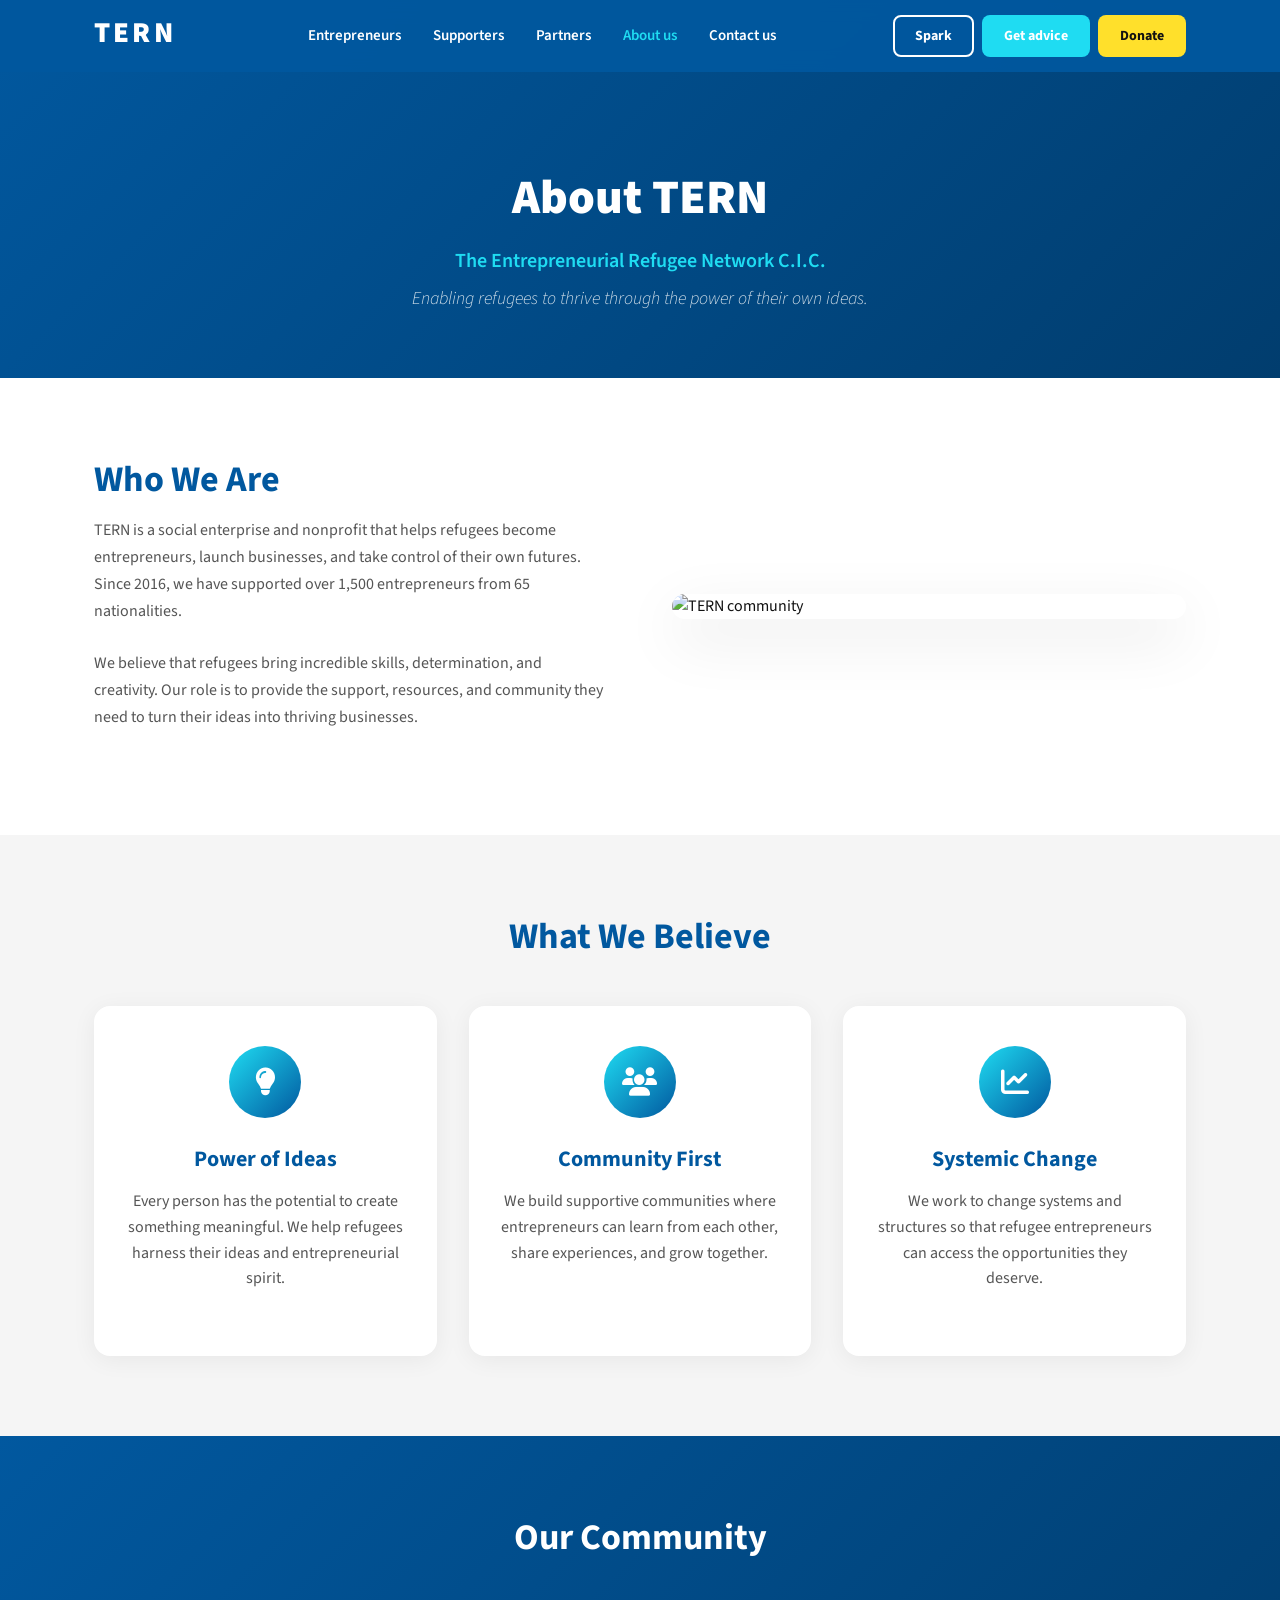
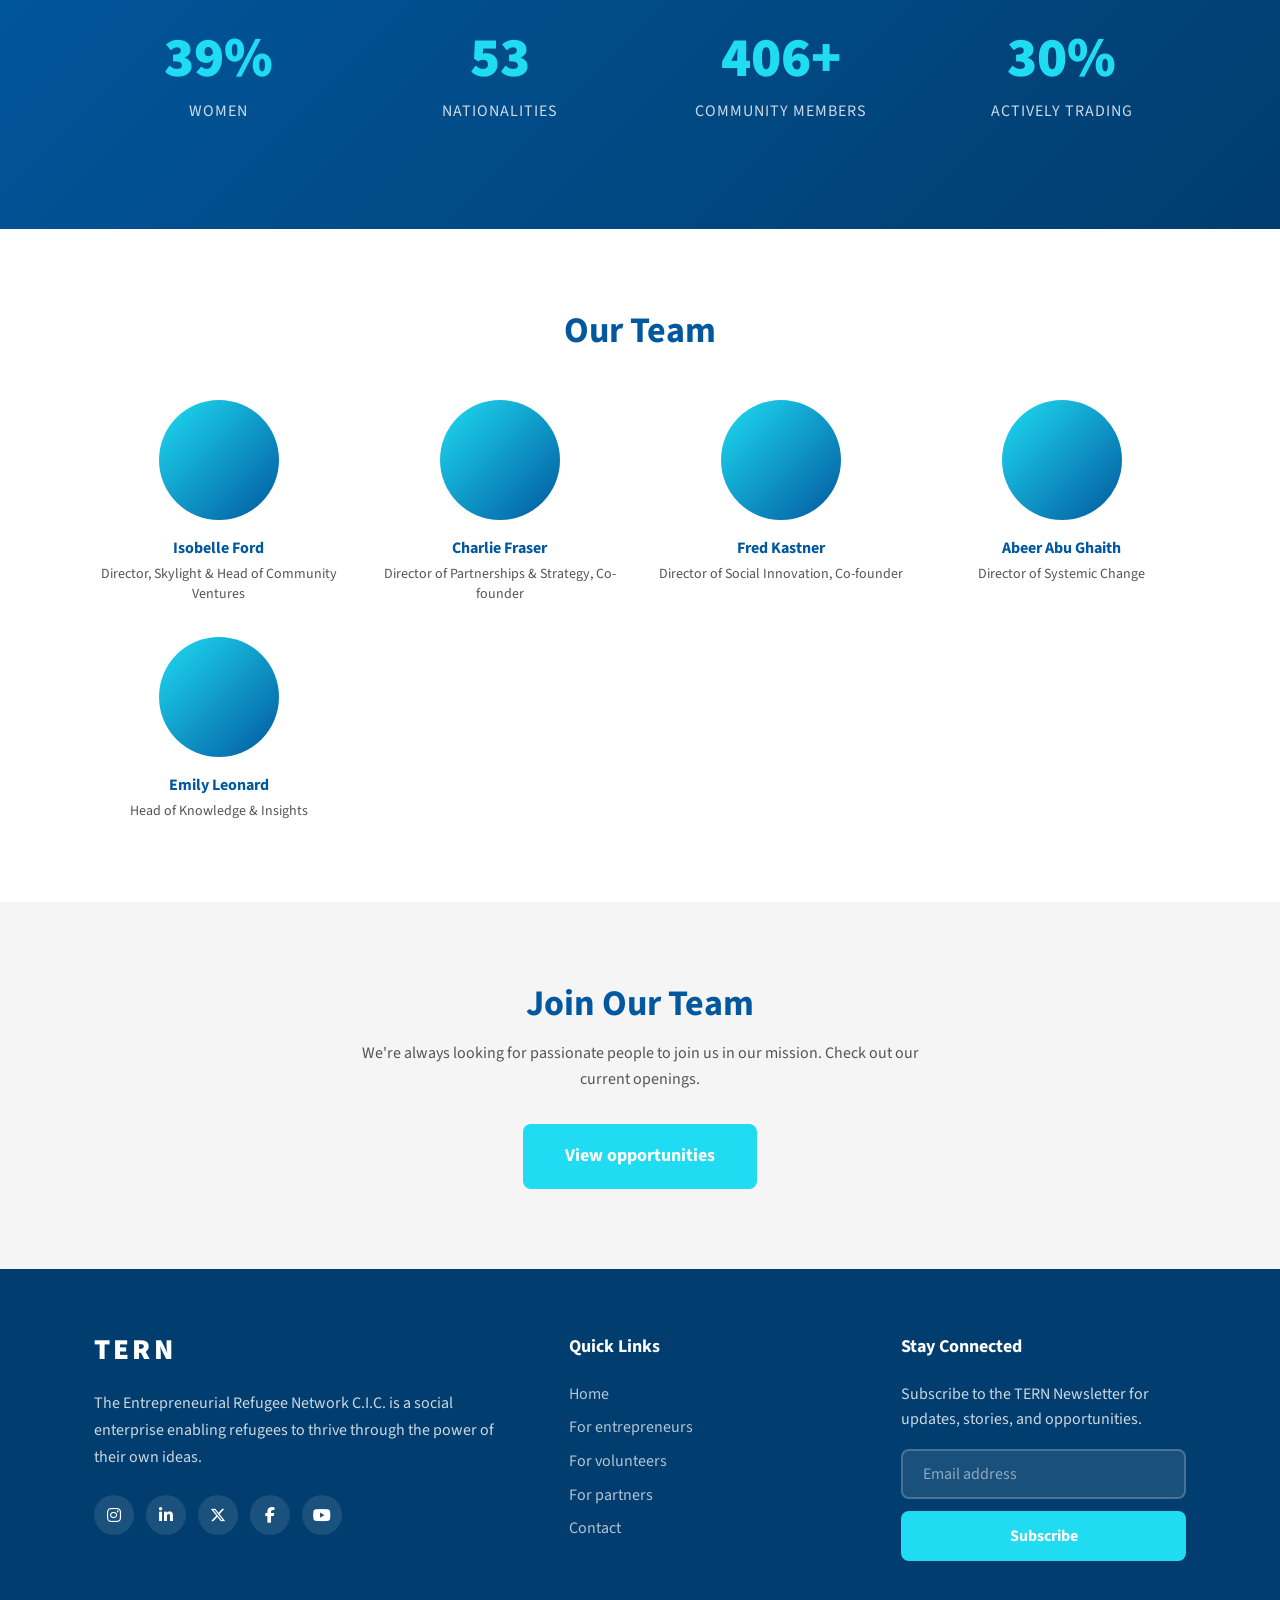
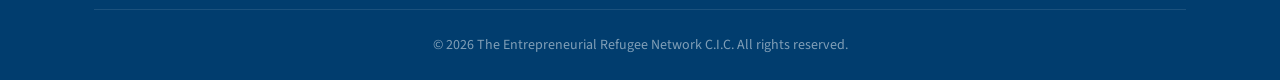
==== about.html @ b55faff7 "Initial build: TERN website clean rebuild Rebuilt wearetern.org as a fast, modern static site: - Cle" ====
<!DOCTYPE html>
<html lang="en">
<head>
  <meta charset="UTF-8">
  <meta name="viewport" content="width=device-width, initial-scale=1.0">
  <title>About Us - TERN</title>
  <meta name="description" content="Learn about The Entrepreneurial Refugee Network - enabling refugees to thrive through the power of their own ideas since 2016.">
  <link rel="preconnect" href="https://fonts.googleapis.com">
  <link rel="preconnect" href="https://fonts.gstatic.com" crossorigin>
  <link href="https://fonts.googleapis.com/css2?family=Source+Sans+3:wght@300;400;600;700;900&family=Inter:wght@400;500;600&display=swap" rel="stylesheet">
  <link rel="stylesheet" href="css/style.css">
  <link rel="stylesheet" href="https://cdnjs.cloudflare.com/ajax/libs/font-awesome/6.5.1/css/all.min.css">
</head>
<body>

  <a href="#main" class="skip-link">Skip to content</a>

  <!-- Header -->
  <header class="header scrolled" id="header">
    <div class="container header__inner">
      <a href="/" class="header__logo" aria-label="TERN Home">
        <svg viewBox="0 0 120 40" fill="currentColor" class="logo-svg">
          <text x="0" y="32" font-family="Source Sans 3, sans-serif" font-weight="900" font-size="36" letter-spacing="4">TERN</text>
        </svg>
      </a>
      <nav class="header__nav" id="mainNav" aria-label="Main navigation">
        <ul class="nav-list">
          <li><a href="index.html#entrepreneurs">Entrepreneurs</a></li>
          <li><a href="index.html#supporters">Supporters</a></li>
          <li><a href="index.html#partners">Partners</a></li>
          <li><a href="about.html" style="color: var(--accent)">About us</a></li>
          <li><a href="contact.html">Contact us</a></li>
        </ul>
      </nav>
      <div class="header__actions">
        <a href="index.html#spark" class="btn btn--small btn--outline">Spark</a>
        <a href="#" class="btn btn--small btn--accent">Get advice</a>
        <a href="#" class="btn btn--small btn--yellow">Donate</a>
      </div>
      <button class="header__burger" id="burgerBtn" aria-label="Toggle menu" aria-expanded="false">
        <span></span><span></span><span></span>
      </button>
    </div>
    <div class="mobile-menu" id="mobileMenu">
      <ul class="mobile-menu__list">
        <li><a href="index.html#entrepreneurs">Entrepreneurs</a></li>
        <li><a href="index.html#supporters">Supporters</a></li>
        <li><a href="index.html#partners">Partners</a></li>
        <li><a href="about.html">About us</a></li>
        <li><a href="contact.html">Contact us</a></li>
      </ul>
      <div class="mobile-menu__actions">
        <a href="#" class="btn btn--accent btn--block">Get advice</a>
        <a href="#" class="btn btn--yellow btn--block">Donate</a>
      </div>
    </div>
  </header>

  <main id="main">

    <!-- Page Hero -->
    <section class="page-hero">
      <div class="container">
        <h1 class="page-hero__title fade-up">About TERN</h1>
        <p class="page-hero__subtitle fade-up delay-1">The Entrepreneurial Refugee Network C.I.C.</p>
        <p class="page-hero__tagline fade-up delay-2">Enabling refugees to thrive through the power of their own ideas.</p>
      </div>
    </section>

    <!-- About Content -->
    <section class="section">
      <div class="container">
        <div class="split">
          <div class="split__content reveal">
            <h2 class="section__title">Who We Are</h2>
            <p>TERN is a social enterprise and nonprofit that helps refugees become entrepreneurs, launch businesses, and take control of their own futures. Since 2016, we have supported over 1,500 entrepreneurs from 65 nationalities.</p>
            <p>We believe that refugees bring incredible skills, determination, and creativity. Our role is to provide the support, resources, and community they need to turn their ideas into thriving businesses.</p>
          </div>
          <div class="split__media reveal">
            <img src="https://images.unsplash.com/photo-1531545514256-b1400bc00f31?w=800&q=80" alt="TERN community" loading="lazy">
          </div>
        </div>
      </div>
    </section>

    <!-- Values -->
    <section class="section values-section">
      <div class="container">
        <h2 class="section__title" style="text-align: center; margin-bottom: 3rem;">What We Believe</h2>
        <div class="card-grid">
          <article class="card reveal">
            <div class="card__icon"><i class="fas fa-lightbulb"></i></div>
            <h3 class="card__title">Power of Ideas</h3>
            <p class="card__text">Every person has the potential to create something meaningful. We help refugees harness their ideas and entrepreneurial spirit.</p>
          </article>
          <article class="card reveal">
            <div class="card__icon"><i class="fas fa-users"></i></div>
            <h3 class="card__title">Community First</h3>
            <p class="card__text">We build supportive communities where entrepreneurs can learn from each other, share experiences, and grow together.</p>
          </article>
          <article class="card reveal">
            <div class="card__icon"><i class="fas fa-chart-line"></i></div>
            <h3 class="card__title">Systemic Change</h3>
            <p class="card__text">We work to change systems and structures so that refugee entrepreneurs can access the opportunities they deserve.</p>
          </article>
        </div>
      </div>
    </section>

    <!-- Community Stats -->
    <section class="impact section">
      <div class="container">
        <h2 class="section__title section__title--light" style="text-align: center; margin-bottom: 3rem;">Our Community</h2>
        <div class="stats-grid">
          <div class="stat reveal">
            <span class="stat__number" data-target="48" data-suffix="%">0</span>
            <span class="stat__label">Women</span>
          </div>
          <div class="stat reveal">
            <span class="stat__number" data-target="65">0</span>
            <span class="stat__label">Nationalities</span>
          </div>
          <div class="stat reveal">
            <span class="stat__number" data-target="500" data-suffix="+">0</span>
            <span class="stat__label">Community members</span>
          </div>
          <div class="stat reveal">
            <span class="stat__number" data-target="37" data-suffix="%">0</span>
            <span class="stat__label">Actively trading</span>
          </div>
        </div>
      </div>
    </section>

    <!-- Team -->
    <section class="section">
      <div class="container">
        <h2 class="section__title" style="text-align: center; margin-bottom: 3rem;">Our Team</h2>
        <div class="team-grid">
          <div class="team-member reveal">
            <div class="team-member__photo"></div>
            <h4 class="team-member__name">Isobelle Ford</h4>
            <p class="team-member__role">Director, Skylight & Head of Community Ventures</p>
          </div>
          <div class="team-member reveal">
            <div class="team-member__photo"></div>
            <h4 class="team-member__name">Charlie Fraser</h4>
            <p class="team-member__role">Director of Partnerships & Strategy, Co-founder</p>
          </div>
          <div class="team-member reveal">
            <div class="team-member__photo"></div>
            <h4 class="team-member__name">Fred Kastner</h4>
            <p class="team-member__role">Director of Social Innovation, Co-founder</p>
          </div>
          <div class="team-member reveal">
            <div class="team-member__photo"></div>
            <h4 class="team-member__name">Abeer Abu Ghaith</h4>
            <p class="team-member__role">Director of Systemic Change</p>
          </div>
          <div class="team-member reveal">
            <div class="team-member__photo"></div>
            <h4 class="team-member__name">Emily Leonard</h4>
            <p class="team-member__role">Head of Knowledge & Insights</p>
          </div>
        </div>
      </div>
    </section>

    <!-- CTA -->
    <section class="section cta-section">
      <div class="container" style="text-align: center;">
        <h2 class="section__title reveal">Join Our Team</h2>
        <p class="reveal" style="max-width: 600px; margin: 0 auto 2rem; color: var(--text-light);">
          We're always looking for passionate people to join us in our mission. Check out our current openings.
        </p>
        <a href="#" class="btn btn--accent btn--large reveal">View opportunities</a>
      </div>
    </section>

  </main>

  <!-- Footer -->
  <footer class="footer">
    <div class="container">
      <div class="footer__grid">
        <div class="footer__about">
          <div class="footer__logo">
            <svg viewBox="0 0 120 40" fill="currentColor" class="logo-svg">
              <text x="0" y="32" font-family="Source Sans 3, sans-serif" font-weight="900" font-size="36" letter-spacing="4">TERN</text>
            </svg>
          </div>
          <p>The Entrepreneurial Refugee Network C.I.C. is a social enterprise enabling refugees to thrive through the power of their own ideas.</p>
          <div class="footer__social">
            <a href="https://www.instagram.com/we_are_tern/" target="_blank" rel="noopener" aria-label="Instagram"><i class="fab fa-instagram"></i></a>
            <a href="https://www.linkedin.com/company/wearetern/" target="_blank" rel="noopener" aria-label="LinkedIn"><i class="fab fa-linkedin-in"></i></a>
            <a href="https://twitter.com/TERNrefugee" target="_blank" rel="noopener" aria-label="Twitter"><i class="fab fa-x-twitter"></i></a>
            <a href="https://www.facebook.com/refugeeentrepreneurship/" target="_blank" rel="noopener" aria-label="Facebook"><i class="fab fa-facebook-f"></i></a>
            <a href="https://www.youtube.com/channel/UCGvGBwl0jSw39LJ_MK8fssQ" target="_blank" rel="noopener" aria-label="YouTube"><i class="fab fa-youtube"></i></a>
          </div>
        </div>
        <div class="footer__links">
          <h4>Quick Links</h4>
          <ul>
            <li><a href="index.html">Home</a></li>
            <li><a href="index.html#entrepreneurs">For entrepreneurs</a></li>
            <li><a href="index.html#supporters">For volunteers</a></li>
            <li><a href="index.html#partners">For partners</a></li>
            <li><a href="contact.html">Contact</a></li>
          </ul>
        </div>
        <div class="footer__newsletter">
          <h4>Stay Connected</h4>
          <p>Subscribe to the TERN Newsletter for updates, stories, and opportunities.</p>
          <form class="footer__form" aria-label="Footer newsletter signup">
            <input type="email" placeholder="Email address" required aria-label="Email address">
            <button type="submit" class="btn btn--accent btn--block">Subscribe</button>
          </form>
        </div>
      </div>
      <div class="footer__bottom">
        <p>&copy; 2026 The Entrepreneurial Refugee Network C.I.C. All rights reserved.</p>
      </div>
    </div>
  </footer>

  <script src="js/main.js"></script>
</body>
</html>
---- css/style.css ----
/* ===========================
   TERN Website - Clean Rebuild
   =========================== */

/* --- CSS Variables --- */
:root {
  --primary: #01589F;
  --primary-dark: #013d6e;
  --secondary: #FFE02B;
  --accent: #1FDCF2;
  --accent-hover: #17c5d9;
  --text: #111111;
  --text-light: #555555;
  --white: #FFFFFF;
  --light-bg: #F5F5F5;
  --divider: #E1E1E1;
  --dark-overlay: rgba(2, 28, 53, 0.7);
  --purple: #7F61FF;

  --font-primary: 'Source Sans 3', 'Source Sans Pro', sans-serif;
  --font-secondary: 'Inter', sans-serif;

  --container: 1140px;
  --gap: 2rem;
  --radius: 8px;
  --radius-lg: 16px;
  --transition: 0.3s ease;
  --transition-slow: 0.6s cubic-bezier(0.16, 1, 0.3, 1);
}

/* --- Reset --- */
*, *::before, *::after {
  box-sizing: border-box;
  margin: 0;
  padding: 0;
}

html {
  scroll-behavior: smooth;
  -webkit-text-size-adjust: 100%;
}

body {
  font-family: var(--font-primary);
  font-size: 16px;
  font-weight: 400;
  line-height: 1.6;
  color: var(--text);
  background: var(--white);
  overflow-x: hidden;
}

img {
  max-width: 100%;
  height: auto;
  display: block;
}

a {
  color: var(--primary);
  text-decoration: none;
  transition: color var(--transition);
}

a:hover {
  color: var(--accent);
}

ul {
  list-style: none;
}

/* --- Skip link --- */
.skip-link {
  position: absolute;
  top: -100%;
  left: 1rem;
  padding: 0.5rem 1rem;
  background: var(--primary);
  color: var(--white);
  border-radius: var(--radius);
  z-index: 10000;
  transition: top var(--transition);
}

.skip-link:focus {
  top: 1rem;
  color: var(--white);
}

/* --- Container --- */
.container {
  max-width: var(--container);
  margin: 0 auto;
  padding: 0 1.5rem;
}

/* --- Buttons --- */
.btn {
  display: inline-flex;
  align-items: center;
  justify-content: center;
  gap: 0.5rem;
  padding: 0.75rem 1.75rem;
  font-family: var(--font-primary);
  font-size: 1rem;
  font-weight: 700;
  border: 2px solid transparent;
  border-radius: var(--radius);
  cursor: pointer;
  transition: all var(--transition);
  text-decoration: none;
  white-space: nowrap;
}

.btn--accent {
  background: var(--accent);
  color: var(--white);
}

.btn--accent:hover {
  background: var(--secondary);
  color: var(--text);
}

.btn--yellow {
  background: var(--secondary);
  color: var(--text);
}

.btn--yellow:hover {
  background: var(--accent);
  color: var(--white);
}

.btn--outline {
  background: transparent;
  border-color: var(--white);
  color: var(--white);
}

.btn--outline:hover {
  background: var(--white);
  color: var(--primary);
}

.btn--small {
  padding: 0.5rem 1.25rem;
  font-size: 0.875rem;
}

.btn--large {
  padding: 1rem 2.5rem;
  font-size: 1.125rem;
}

.btn--block {
  width: 100%;
}

/* --- Section --- */
.section {
  padding: 5rem 0;
}

.section--compact {
  padding: 3rem 0;
}

.section__title {
  font-size: 2.25rem;
  font-weight: 700;
  color: var(--primary);
  margin-bottom: 1rem;
  line-height: 1.2;
}

.section__title--light {
  color: var(--white);
}

.section__subtitle {
  font-size: 1rem;
  font-weight: 600;
  text-transform: uppercase;
  letter-spacing: 2px;
  color: var(--text-light);
  text-align: center;
  margin-bottom: 1.5rem;
}

/* ============================
   HEADER
   ============================ */
.header {
  position: fixed;
  top: 0;
  left: 0;
  right: 0;
  z-index: 1000;
  background: rgba(1, 88, 159, 0.95);
  backdrop-filter: blur(10px);
  -webkit-backdrop-filter: blur(10px);
  transition: background var(--transition), box-shadow var(--transition);
}

.header.scrolled {
  background: rgba(1, 88, 159, 0.98);
  box-shadow: 0 2px 20px rgba(0, 0, 0, 0.15);
}

.header__inner {
  display: flex;
  align-items: center;
  justify-content: space-between;
  height: 72px;
  gap: 2rem;
}

.header__logo {
  color: var(--white);
  flex-shrink: 0;
}

.logo-svg {
  height: 32px;
  width: auto;
}

.header__nav {
  flex: 1;
}

.nav-list {
  display: flex;
  gap: 2rem;
  justify-content: center;
}

.nav-list a {
  color: var(--white);
  font-weight: 600;
  font-size: 0.9375rem;
  position: relative;
  padding: 0.25rem 0;
}

.nav-list a::after {
  content: '';
  position: absolute;
  bottom: -2px;
  left: 0;
  width: 0;
  height: 2px;
  background: var(--accent);
  transition: width var(--transition);
}

.nav-list a:hover {
  color: var(--accent);
}

.nav-list a:hover::after {
  width: 100%;
}

.header__actions {
  display: flex;
  gap: 0.5rem;
  flex-shrink: 0;
}

.header__burger {
  display: none;
  flex-direction: column;
  justify-content: center;
  gap: 5px;
  width: 32px;
  height: 32px;
  background: none;
  border: none;
  cursor: pointer;
  padding: 0;
}

.header__burger span {
  display: block;
  width: 100%;
  height: 2px;
  background: var(--white);
  border-radius: 2px;
  transition: all var(--transition);
}

.header__burger.active span:nth-child(1) {
  transform: translateY(7px) rotate(45deg);
}

.header__burger.active span:nth-child(2) {
  opacity: 0;
}

.header__burger.active span:nth-child(3) {
  transform: translateY(-7px) rotate(-45deg);
}

/* Mobile Menu */
.mobile-menu {
  display: none;
  position: absolute;
  top: 72px;
  left: 0;
  right: 0;
  background: var(--primary);
  padding: 1.5rem;
  border-top: 1px solid rgba(255, 255, 255, 0.1);
  max-height: calc(100vh - 72px);
  overflow-y: auto;
}

.mobile-menu.open {
  display: block;
  animation: slideDown 0.3s ease;
}

@keyframes slideDown {
  from { opacity: 0; transform: translateY(-10px); }
  to { opacity: 1; transform: translateY(0); }
}

.mobile-menu__list {
  margin-bottom: 1.5rem;
}

.mobile-menu__list li {
  border-bottom: 1px solid rgba(255, 255, 255, 0.1);
}

.mobile-menu__list a {
  display: block;
  padding: 0.75rem 0;
  color: var(--white);
  font-weight: 600;
  font-size: 1.125rem;
}

.mobile-menu__actions {
  display: flex;
  flex-direction: column;
  gap: 0.75rem;
}

/* ============================
   HERO
   ============================ */
.hero {
  position: relative;
  min-height: 100vh;
  display: flex;
  align-items: center;
  overflow: hidden;
}

.hero__slides {
  position: absolute;
  inset: 0;
}

.hero__slide {
  position: absolute;
  inset: 0;
  opacity: 0;
  transition: opacity 1.5s ease;
}

.hero__slide.active {
  opacity: 1;
}

.hero__bg {
  width: 100%;
  height: 100%;
  background-size: cover;
  background-position: center;
  animation: heroZoom 20s ease-in-out infinite alternate;
}

@keyframes heroZoom {
  from { transform: scale(1); }
  to { transform: scale(1.08); }
}

.hero__overlay {
  position: absolute;
  inset: 0;
  background: linear-gradient(135deg, rgba(1, 61, 110, 0.85) 0%, rgba(2, 28, 53, 0.7) 100%);
  z-index: 1;
}

.hero__content {
  position: relative;
  z-index: 2;
  max-width: 700px;
  padding-top: 72px;
}

.hero__title {
  font-size: 3.25rem;
  font-weight: 900;
  color: var(--white);
  line-height: 1.15;
  margin-bottom: 1.25rem;
}

.hero__text {
  font-size: 1.125rem;
  font-weight: 300;
  color: rgba(255, 255, 255, 0.9);
  line-height: 1.7;
  margin-bottom: 2rem;
}

.hero__social {
  position: absolute;
  right: 2rem;
  top: 50%;
  transform: translateY(-50%);
  z-index: 2;
  display: flex;
  flex-direction: column;
  gap: 1rem;
}

.hero__social a {
  display: flex;
  align-items: center;
  justify-content: center;
  width: 44px;
  height: 44px;
  border-radius: 50%;
  border: 2px solid rgba(255, 255, 255, 0.3);
  color: var(--white);
  font-size: 1.125rem;
  transition: all var(--transition);
}

.hero__social a:hover {
  background: var(--accent);
  border-color: var(--accent);
  color: var(--white);
  transform: scale(1.1);
}

.hero__indicators {
  position: absolute;
  bottom: 2rem;
  left: 50%;
  transform: translateX(-50%);
  z-index: 2;
  display: flex;
  gap: 0.75rem;
}

.hero__dot {
  width: 12px;
  height: 12px;
  border-radius: 50%;
  border: 2px solid rgba(255, 255, 255, 0.5);
  background: transparent;
  cursor: pointer;
  transition: all var(--transition);
  padding: 0;
}

.hero__dot.active {
  background: var(--accent);
  border-color: var(--accent);
  transform: scale(1.2);
}

/* ============================
   CARDS (Get Involved)
   ============================ */
.involved {
  background: var(--light-bg);
}

.involved .section__title {
  text-align: center;
  margin-bottom: 3rem;
}

.card-grid {
  display: grid;
  grid-template-columns: repeat(3, 1fr);
  gap: 2rem;
}

.card {
  background: var(--white);
  border-radius: var(--radius-lg);
  padding: 2.5rem 2rem;
  text-align: center;
  box-shadow: 0 4px 24px rgba(0, 0, 0, 0.06);
  transition: all var(--transition);
  position: relative;
  overflow: hidden;
}

.card::before {
  content: '';
  position: absolute;
  top: 0;
  left: 0;
  right: 0;
  height: 4px;
  background: linear-gradient(90deg, var(--accent), var(--primary));
  transform: scaleX(0);
  transition: transform var(--transition);
}

.card:hover {
  transform: translateY(-6px);
  box-shadow: 0 12px 40px rgba(0, 0, 0, 0.1);
}

.card:hover::before {
  transform: scaleX(1);
}

.card__icon {
  display: inline-flex;
  align-items: center;
  justify-content: center;
  width: 72px;
  height: 72px;
  border-radius: 50%;
  background: linear-gradient(135deg, var(--accent), var(--primary));
  color: var(--white);
  font-size: 1.75rem;
  margin-bottom: 1.5rem;
}

.card__title {
  font-size: 1.375rem;
  font-weight: 700;
  color: var(--primary);
  margin-bottom: 0.75rem;
}

.card__text {
  color: var(--text-light);
  margin-bottom: 1.5rem;
  line-height: 1.6;
}

.card__link {
  font-weight: 700;
  color: var(--accent);
  display: inline-flex;
  align-items: center;
  gap: 0.5rem;
  transition: gap var(--transition);
}

.card__link:hover {
  gap: 0.75rem;
  color: var(--primary);
}

/* ============================
   IMPACT STATS
   ============================ */
.impact {
  background: linear-gradient(135deg, var(--primary) 0%, var(--primary-dark) 100%);
  text-align: center;
}

.impact .section__title {
  margin-bottom: 3rem;
}

.stats-grid {
  display: grid;
  grid-template-columns: repeat(4, 1fr);
  gap: 2rem;
}

.stat {
  padding: 1.5rem;
}

.stat__number {
  display: block;
  font-size: 3.5rem;
  font-weight: 900;
  color: var(--accent);
  line-height: 1;
  margin-bottom: 0.75rem;
}

.stat__label {
  font-size: 1rem;
  font-weight: 400;
  color: rgba(255, 255, 255, 0.8);
  text-transform: uppercase;
  letter-spacing: 1px;
}

/* ============================
   NEWS MARQUEE
   ============================ */
.news-marquee {
  overflow: hidden;
  background: var(--white);
}

.marquee {
  position: relative;
  overflow: hidden;
  padding: 1rem 0;
}

.marquee__track {
  display: flex;
  gap: 4rem;
  animation: marquee 30s linear infinite;
  width: max-content;
}

.marquee__item {
  font-size: 1.5rem;
  font-weight: 700;
  color: var(--divider);
  white-space: nowrap;
  text-transform: uppercase;
  letter-spacing: 3px;
  transition: color var(--transition);
}

.marquee__item:hover {
  color: var(--primary);
}

@keyframes marquee {
  0% { transform: translateX(0); }
  100% { transform: translateX(-50%); }
}

/* ============================
   SPLIT LAYOUT (Entrepreneurs, Spark)
   ============================ */
.split {
  display: grid;
  grid-template-columns: 1fr 1fr;
  gap: 4rem;
  align-items: center;
}

.split--reverse {
  direction: rtl;
}

.split--reverse > * {
  direction: ltr;
}

.split__media img {
  border-radius: var(--radius-lg);
  box-shadow: 0 20px 60px rgba(0, 0, 0, 0.1);
}

.split__content p {
  color: var(--text-light);
  margin-bottom: 1.5rem;
  line-height: 1.7;
}

.check-list {
  margin-bottom: 2rem;
}

.check-list li {
  padding: 0.5rem 0;
  padding-left: 2rem;
  position: relative;
  color: var(--text);
}

.check-list li::before {
  content: '\f058';
  font-family: 'Font Awesome 6 Free';
  font-weight: 900;
  position: absolute;
  left: 0;
  color: var(--accent);
}

.badge {
  display: inline-block;
  padding: 0.25rem 0.75rem;
  background: rgba(31, 220, 242, 0.1);
  color: var(--accent);
  font-weight: 700;
  font-size: 0.875rem;
  text-transform: uppercase;
  letter-spacing: 1px;
  border-radius: 4px;
  margin-bottom: 0.75rem;
}

/* ============================
   NEWSLETTER
   ============================ */
.newsletter {
  background: var(--light-bg);
}

.newsletter__inner {
  display: flex;
  align-items: center;
  justify-content: space-between;
  gap: 3rem;
  background: var(--white);
  border-radius: var(--radius-lg);
  padding: 3rem;
  box-shadow: 0 4px 24px rgba(0, 0, 0, 0.06);
}

.newsletter__content h2 {
  font-size: 1.5rem;
  color: var(--primary);
  margin-bottom: 0.5rem;
}

.newsletter__content p {
  color: var(--text-light);
}

.newsletter__form {
  display: flex;
  gap: 0.75rem;
  flex-shrink: 0;
}

.newsletter__form input,
.footer__form input {
  padding: 0.75rem 1.25rem;
  border: 2px solid var(--divider);
  border-radius: var(--radius);
  font-family: var(--font-primary);
  font-size: 1rem;
  width: 280px;
  transition: border-color var(--transition);
}

.newsletter__form input:focus,
.footer__form input:focus {
  outline: none;
  border-color: var(--accent);
}

/* ============================
   FOOTER
   ============================ */
.footer {
  background: var(--primary-dark);
  color: rgba(255, 255, 255, 0.8);
  padding: 4rem 0 0;
}

.footer__grid {
  display: grid;
  grid-template-columns: 1.5fr 1fr 1fr;
  gap: 3rem;
  padding-bottom: 3rem;
  border-bottom: 1px solid rgba(255, 255, 255, 0.1);
}

.footer__logo {
  color: var(--white);
  margin-bottom: 1rem;
}

.footer__about p {
  margin-bottom: 1.5rem;
  line-height: 1.7;
}

.footer__social {
  display: flex;
  gap: 0.75rem;
}

.footer__social a {
  display: flex;
  align-items: center;
  justify-content: center;
  width: 40px;
  height: 40px;
  border-radius: 50%;
  background: rgba(255, 255, 255, 0.1);
  color: var(--white);
  transition: all var(--transition);
}

.footer__social a:hover {
  background: var(--accent);
  transform: translateY(-2px);
  color: var(--white);
}

.footer__links h4,
.footer__newsletter h4 {
  color: var(--white);
  font-size: 1.125rem;
  margin-bottom: 1.25rem;
}

.footer__links ul {
  display: flex;
  flex-direction: column;
  gap: 0.5rem;
}

.footer__links a {
  color: rgba(255, 255, 255, 0.7);
  transition: color var(--transition);
}

.footer__links a:hover {
  color: var(--accent);
}

.footer__newsletter p {
  margin-bottom: 1rem;
  line-height: 1.6;
}

.footer__form {
  display: flex;
  flex-direction: column;
  gap: 0.75rem;
}

.footer__form input {
  background: rgba(255, 255, 255, 0.1);
  border-color: rgba(255, 255, 255, 0.2);
  color: var(--white);
  width: 100%;
}

.footer__form input::placeholder {
  color: rgba(255, 255, 255, 0.5);
}

.footer__bottom {
  padding: 1.5rem 0;
  text-align: center;
  font-size: 0.875rem;
  color: rgba(255, 255, 255, 0.5);
}

/* ============================
   ANIMATIONS (Scroll Reveal)
   ============================ */
.reveal {
  opacity: 0;
  transform: translateY(30px);
  transition: opacity 0.8s ease, transform 0.8s ease;
}

.reveal.visible {
  opacity: 1;
  transform: translateY(0);
}

.fade-up {
  opacity: 0;
  transform: translateY(20px);
  animation: fadeUp 0.8s ease forwards;
}

.delay-1 { animation-delay: 0.2s; }
.delay-2 { animation-delay: 0.4s; }

@keyframes fadeUp {
  to {
    opacity: 1;
    transform: translateY(0);
  }
}

/* ============================
   RESPONSIVE
   ============================ */
@media (max-width: 1024px) {
  .header__nav,
  .header__actions {
    display: none;
  }

  .header__burger {
    display: flex;
  }

  .hero__title {
    font-size: 2.5rem;
  }

  .hero__social {
    display: none;
  }

  .card-grid {
    grid-template-columns: repeat(2, 1fr);
  }

  .stats-grid {
    grid-template-columns: repeat(2, 1fr);
    gap: 1.5rem;
  }

  .split {
    grid-template-columns: 1fr;
    gap: 2.5rem;
  }

  .split--reverse {
    direction: ltr;
  }

  .newsletter__inner {
    flex-direction: column;
    text-align: center;
  }

  .newsletter__form {
    flex-direction: column;
    width: 100%;
  }

  .newsletter__form input {
    width: 100%;
  }

  .footer__grid {
    grid-template-columns: 1fr;
    gap: 2rem;
  }
}

/* ============================
   PAGE HERO (About, Contact)
   ============================ */
.page-hero {
  padding: 10rem 0 4rem;
  background: linear-gradient(135deg, var(--primary) 0%, var(--primary-dark) 100%);
  text-align: center;
}

.page-hero__title {
  font-size: 3rem;
  font-weight: 900;
  color: var(--white);
  margin-bottom: 0.5rem;
}

.page-hero__subtitle {
  font-size: 1.25rem;
  color: var(--accent);
  font-weight: 600;
  margin-bottom: 0.5rem;
}

.page-hero__tagline {
  font-size: 1.125rem;
  color: rgba(255, 255, 255, 0.8);
  font-weight: 300;
  font-style: italic;
}

/* ============================
   VALUES SECTION
   ============================ */
.values-section {
  background: var(--light-bg);
}

/* ============================
   TEAM GRID
   ============================ */
.team-grid {
  display: grid;
  grid-template-columns: repeat(auto-fill, minmax(200px, 1fr));
  gap: 2rem;
  text-align: center;
}

.team-member__photo {
  width: 120px;
  height: 120px;
  border-radius: 50%;
  background: linear-gradient(135deg, var(--accent), var(--primary));
  margin: 0 auto 1rem;
  display: flex;
  align-items: center;
  justify-content: center;
}

.team-member__name {
  font-size: 1rem;
  font-weight: 700;
  color: var(--primary);
  margin-bottom: 0.25rem;
}

.team-member__role {
  font-size: 0.875rem;
  color: var(--text-light);
  line-height: 1.4;
}

/* ============================
   CTA SECTION
   ============================ */
.cta-section {
  background: var(--light-bg);
}

/* ============================
   CONTACT PAGE
   ============================ */
.contact-grid {
  display: grid;
  grid-template-columns: 1.2fr 1fr;
  gap: 3rem;
  align-items: start;
}

.form-group {
  margin-bottom: 1.25rem;
}

.form-group label {
  display: block;
  font-weight: 600;
  font-size: 0.9375rem;
  color: var(--text);
  margin-bottom: 0.5rem;
}

.form-group input,
.form-group textarea {
  width: 100%;
  padding: 0.75rem 1rem;
  border: 2px solid var(--divider);
  border-radius: var(--radius);
  font-family: var(--font-primary);
  font-size: 1rem;
  transition: border-color var(--transition);
  resize: vertical;
}

.form-group input:focus,
.form-group textarea:focus {
  outline: none;
  border-color: var(--accent);
}

.contact-info__card {
  background: var(--light-bg);
  border-radius: var(--radius-lg);
  padding: 2rem;
  margin-bottom: 1.5rem;
}

.contact-info__item {
  display: flex;
  gap: 1rem;
  align-items: flex-start;
  padding: 1rem 0;
}

.contact-info__item + .contact-info__item {
  border-top: 1px solid var(--divider);
}

.contact-info__icon {
  width: 44px;
  height: 44px;
  border-radius: 50%;
  background: linear-gradient(135deg, var(--accent), var(--primary));
  color: var(--white);
  display: flex;
  align-items: center;
  justify-content: center;
  flex-shrink: 0;
  font-size: 1rem;
}

.contact-info__item h4 {
  font-size: 1rem;
  color: var(--primary);
  margin-bottom: 0.25rem;
}

.contact-info__item p {
  color: var(--text-light);
  line-height: 1.5;
}

.contact-info__item a {
  color: var(--primary);
}

.contact-map {
  border-radius: var(--radius-lg);
  overflow: hidden;
}

@media (max-width: 1024px) {
  .contact-grid {
    grid-template-columns: 1fr;
  }
}

@media (max-width: 767px) {
  .section {
    padding: 3.5rem 0;
  }

  .section__title {
    font-size: 1.75rem;
  }

  .hero__title {
    font-size: 2rem;
  }

  .hero__text {
    font-size: 1rem;
  }

  .card-grid {
    grid-template-columns: 1fr;
  }

  .stats-grid {
    grid-template-columns: 1fr 1fr;
  }

  .stat__number {
    font-size: 2.5rem;
  }

  .newsletter__inner {
    padding: 2rem 1.5rem;
  }
}
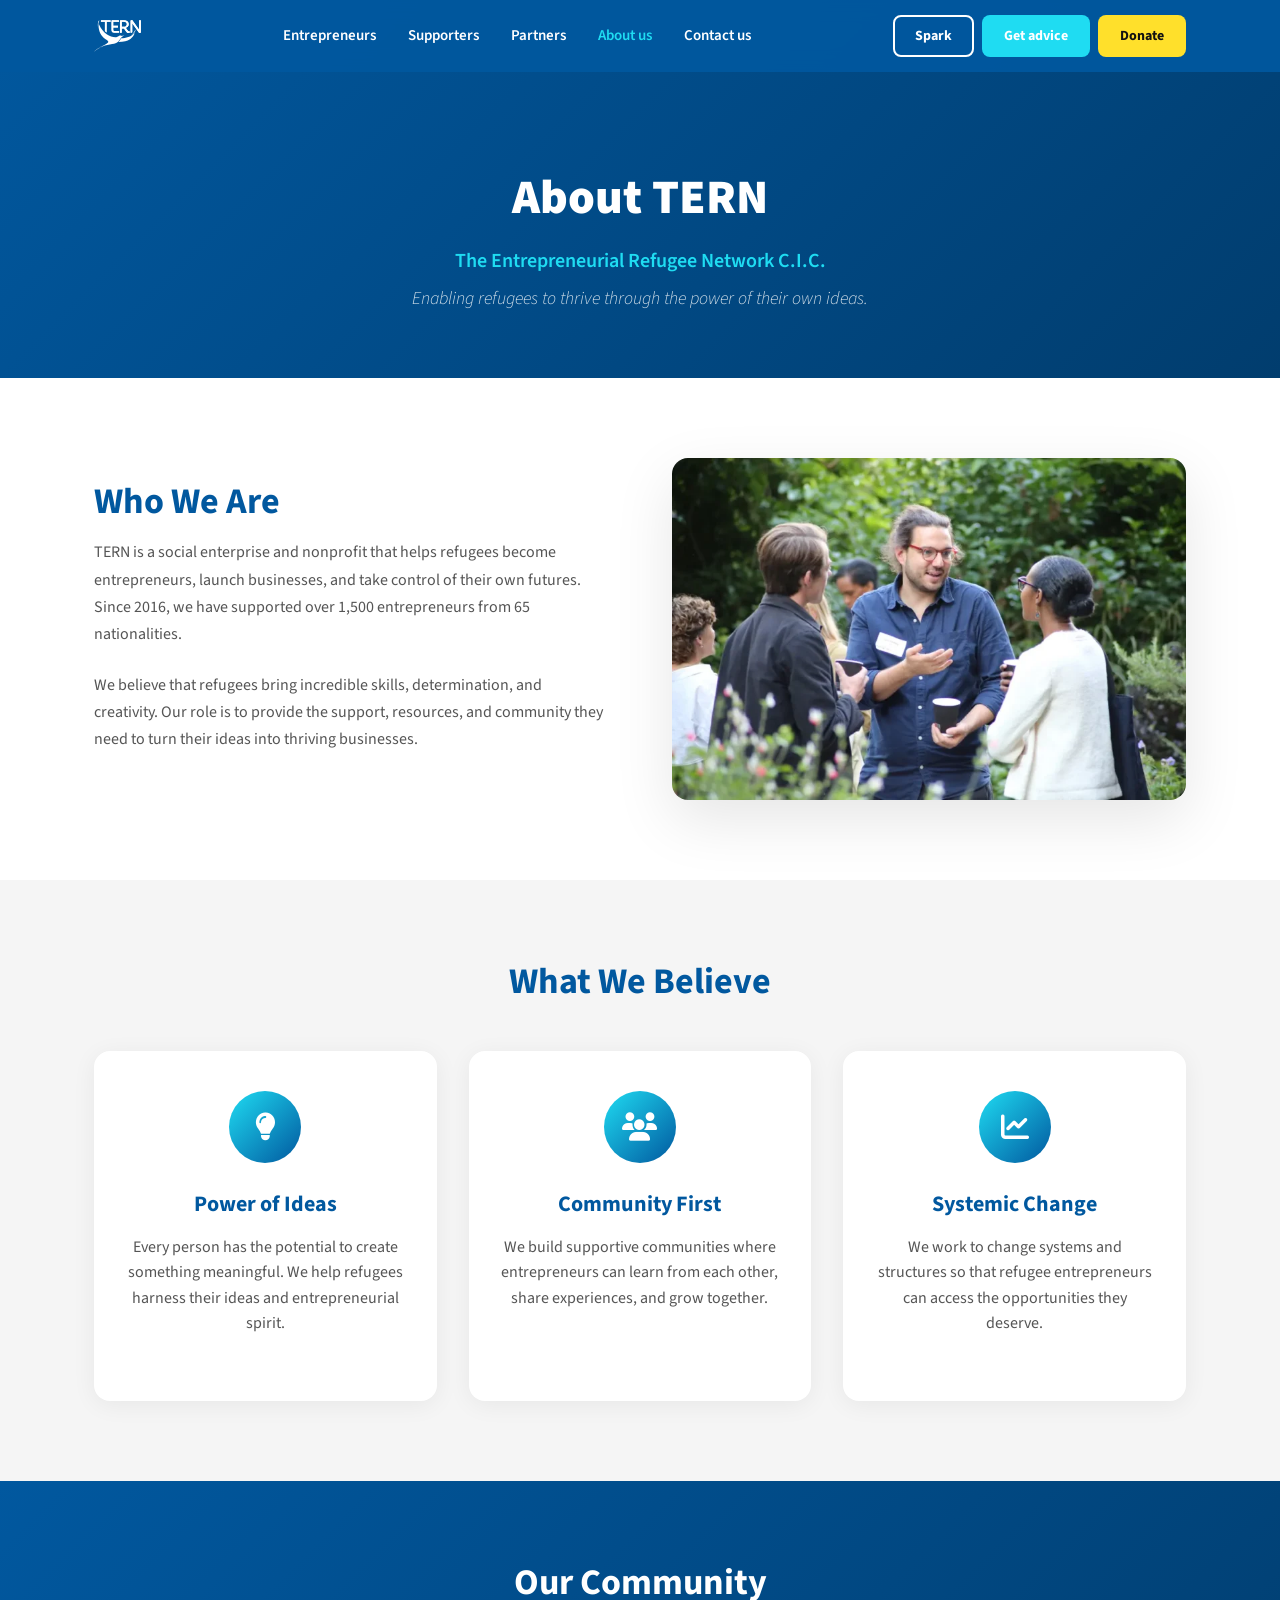
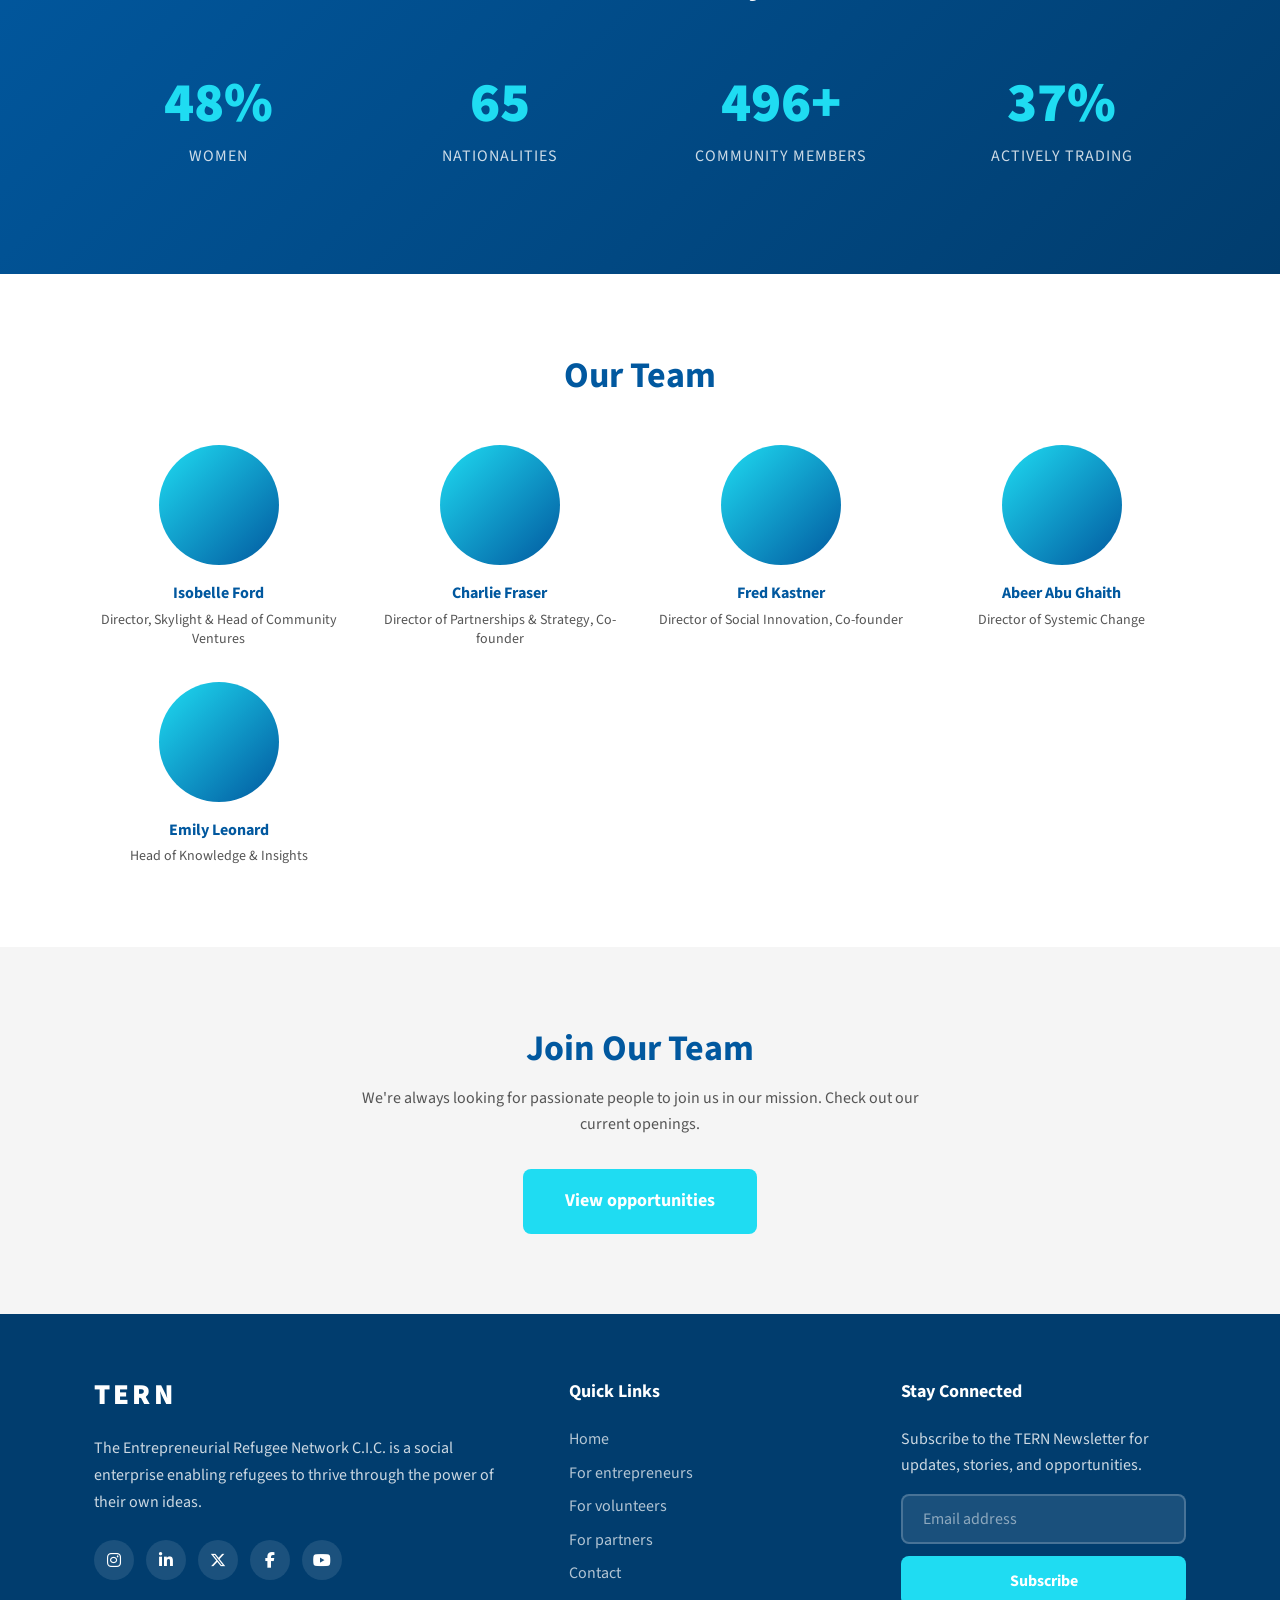
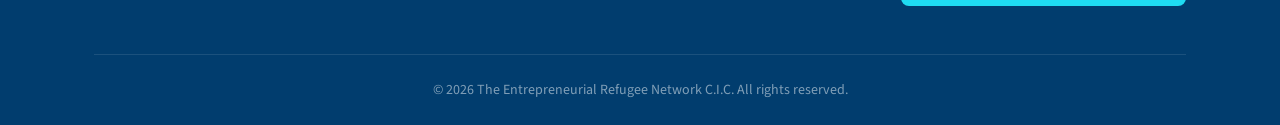
==== commit f52602e6: "Replace placeholders with original TERN images and logo - Downloaded all original images from wearet" ====
--- a/about.html
+++ b/about.html
@@ -8,6 +8,8 @@
   <link rel="preconnect" href="https://fonts.googleapis.com">
   <link rel="preconnect" href="https://fonts.gstatic.com" crossorigin>
   <link href="https://fonts.googleapis.com/css2?family=Source+Sans+3:wght@300;400;600;700;900&family=Inter:wght@400;500;600&display=swap" rel="stylesheet">
+  <link rel="icon" type="image/png" sizes="32x32" href="images/favicon-32.png">
+  <link rel="apple-touch-icon" sizes="180x180" href="images/favicon-180.png">
   <link rel="stylesheet" href="css/style.css">
   <link rel="stylesheet" href="https://cdnjs.cloudflare.com/ajax/libs/font-awesome/6.5.1/css/all.min.css">
 </head>
@@ -19,9 +21,7 @@
   <header class="header scrolled" id="header">
     <div class="container header__inner">
       <a href="/" class="header__logo" aria-label="TERN Home">
-        <svg viewBox="0 0 120 40" fill="currentColor" class="logo-svg">
-          <text x="0" y="32" font-family="Source Sans 3, sans-serif" font-weight="900" font-size="36" letter-spacing="4">TERN</text>
-        </svg>
+        <img src="images/logo-white.svg" alt="TERN" class="logo-svg">
       </a>
       <nav class="header__nav" id="mainNav" aria-label="Main navigation">
         <ul class="nav-list">
@@ -77,7 +77,7 @@
             <p>We believe that refugees bring incredible skills, determination, and creativity. Our role is to provide the support, resources, and community they need to turn their ideas into thriving businesses.</p>
           </div>
           <div class="split__media reveal">
-            <img src="https://images.unsplash.com/photo-1531545514256-b1400bc00f31?w=800&q=80" alt="TERN community" loading="lazy">
+            <img src="images/partner.webp" alt="TERN community" loading="lazy">
           </div>
         </div>
       </div>
--- a/css/style.css
+++ b/css/style.css
@@ -642,6 +642,20 @@
   color: var(--primary);
 }
 
+.marquee__logo {
+  height: 40px;
+  width: auto;
+  opacity: 0.5;
+  filter: grayscale(100%);
+  transition: all var(--transition);
+  flex-shrink: 0;
+}
+
+.marquee__logo:hover {
+  opacity: 1;
+  filter: grayscale(0%);
+}
+
 @keyframes marquee {
   0% { transform: translateX(0); }
   100% { transform: translateX(-50%); }
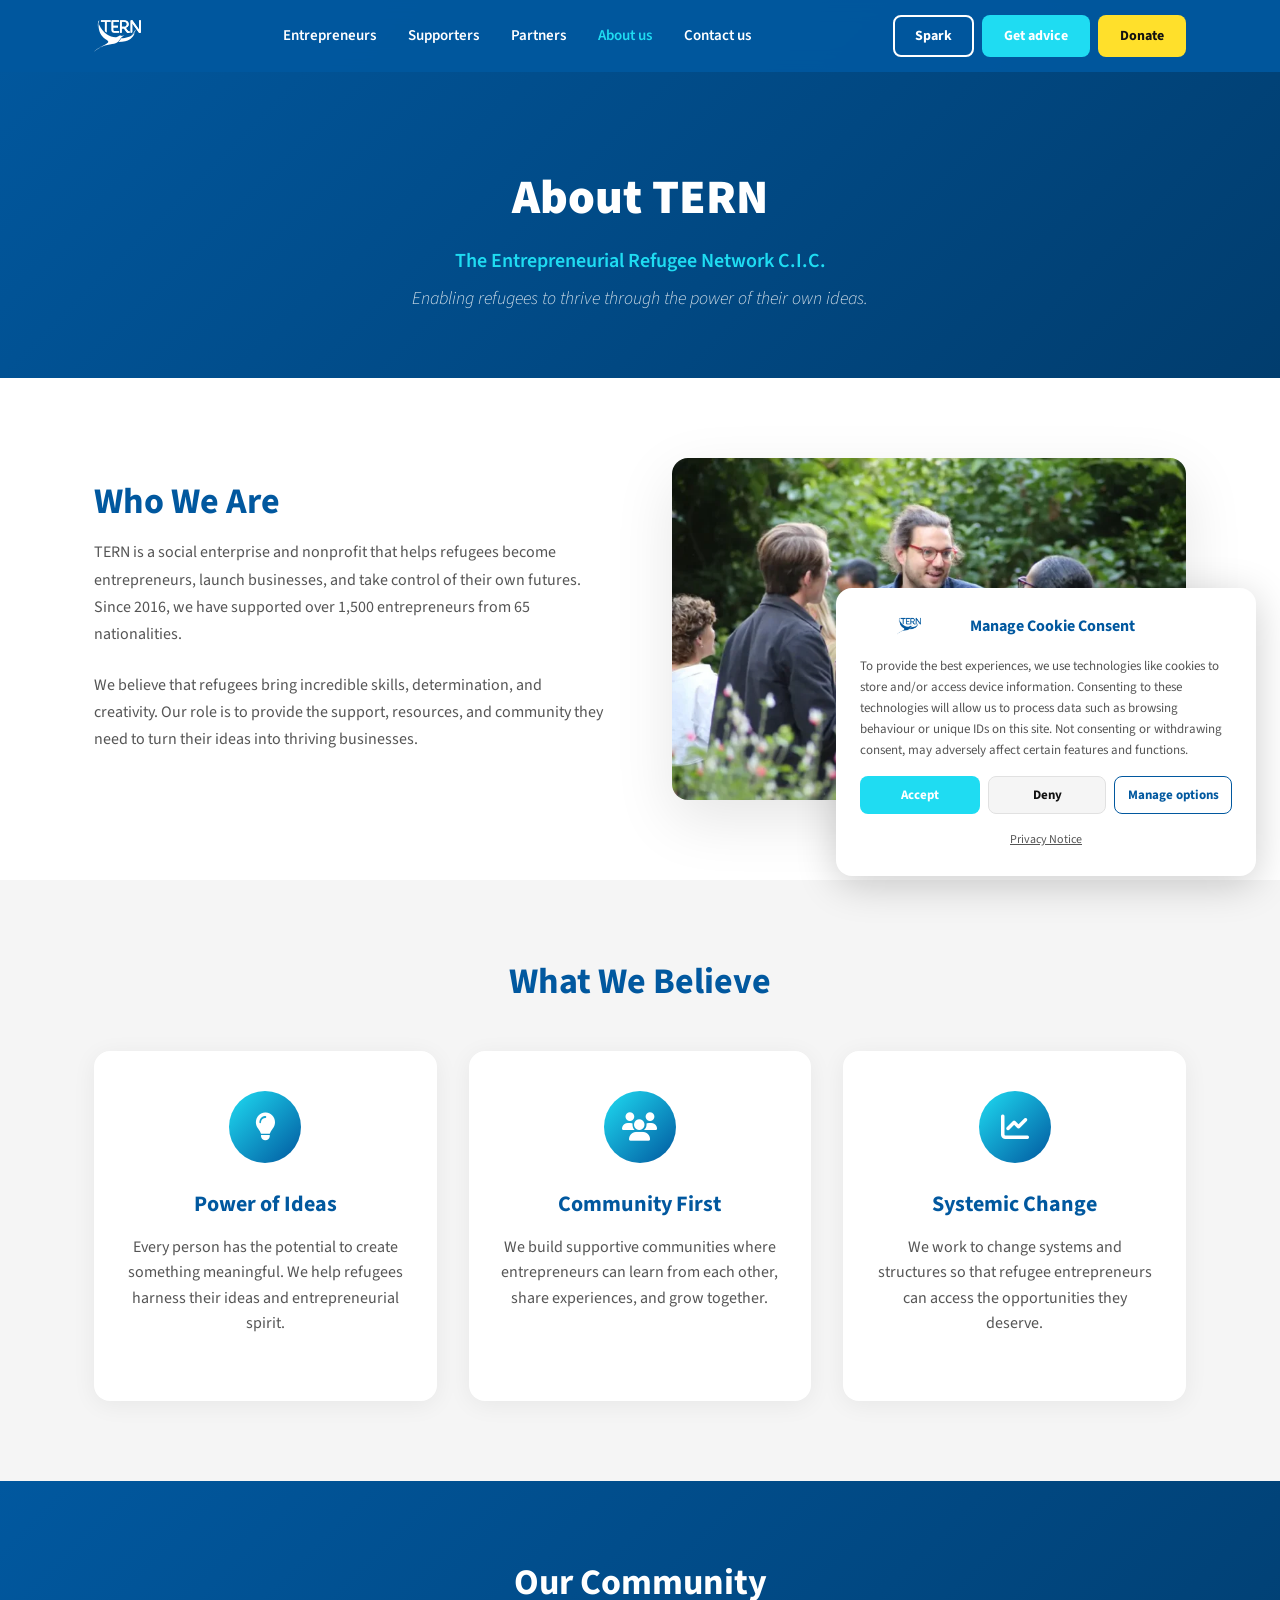
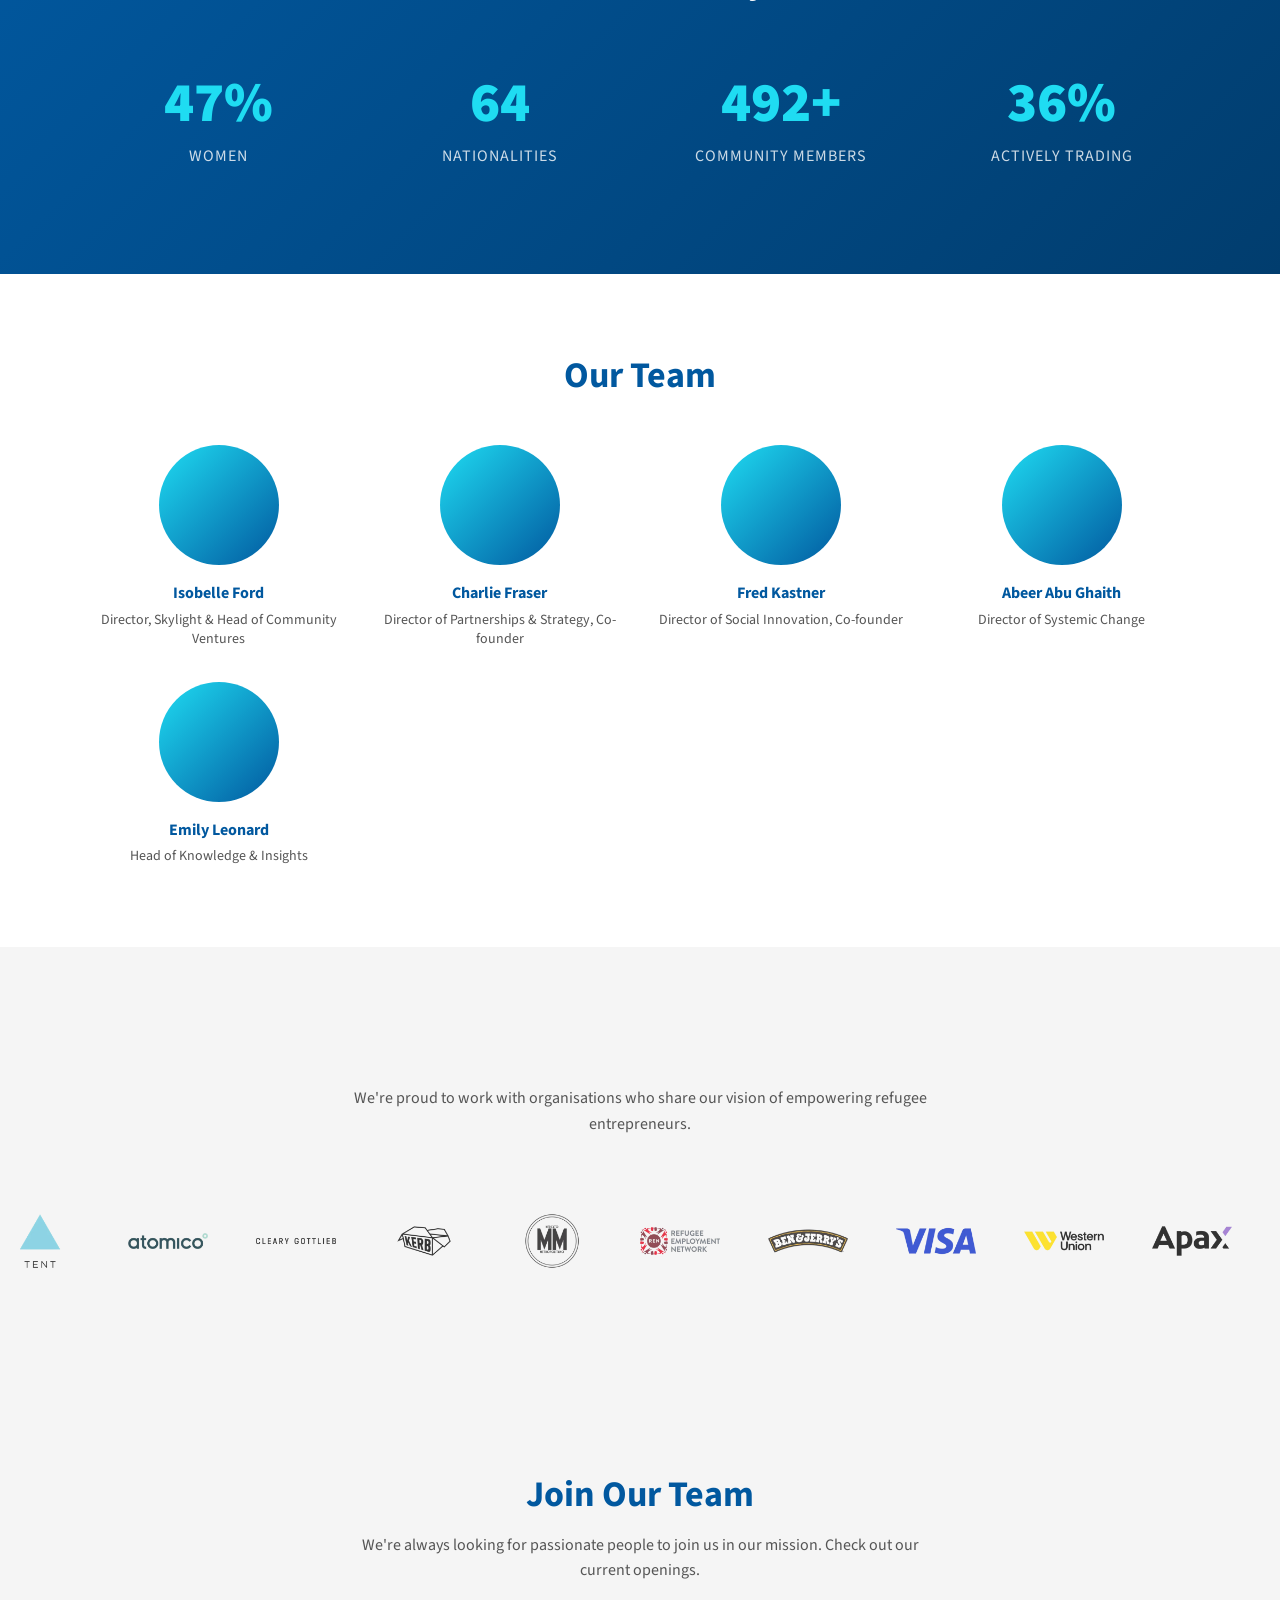
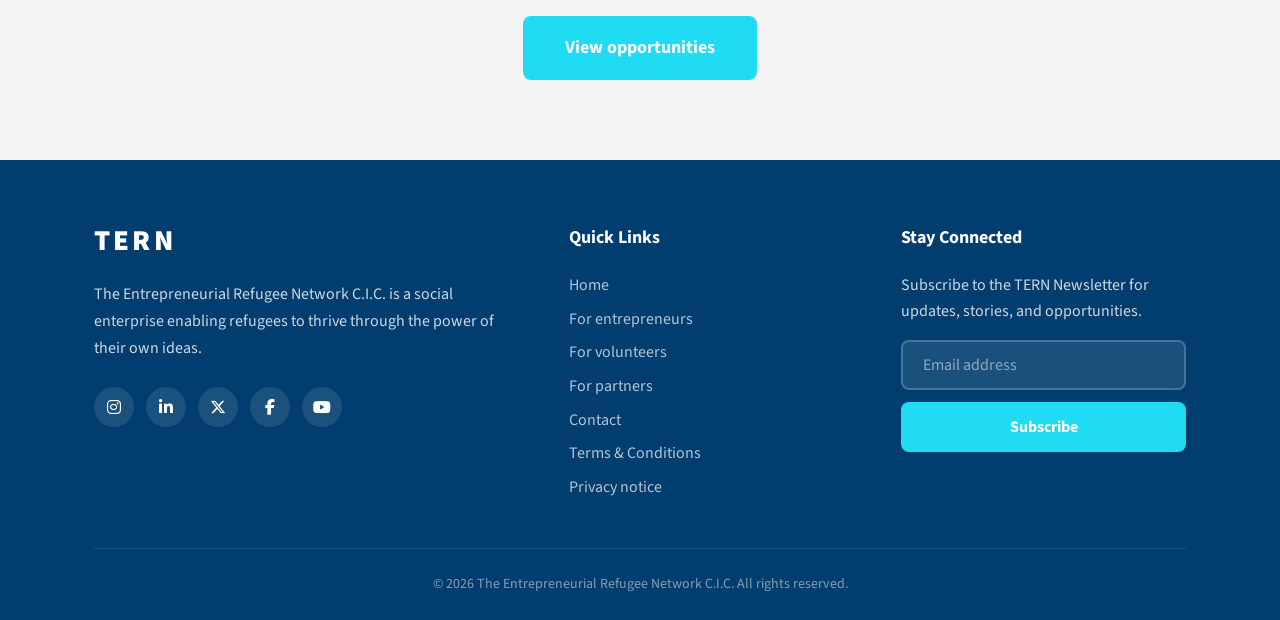
==== commit 45a838a1: "Add policies, cookie consent, partner logos, and press links - Terms & Conditions page (full legal t" ====
--- a/about.html
+++ b/about.html
@@ -166,6 +166,48 @@
       </div>
     </section>
 
+    <!-- Our Partners -->
+    <section class="section" style="background: var(--light-bg);">
+      <div class="container">
+        <h2 class="section__title reveal" style="text-align: center; margin-bottom: 1rem;">Our Partners</h2>
+        <p class="reveal" style="text-align: center; color: var(--text-light); max-width: 600px; margin: 0 auto 2rem;">We're proud to work with organisations who share our vision of empowering refugee entrepreneurs.</p>
+      </div>
+      <div class="partners-marquee">
+        <div class="partners-marquee__track">
+          <img class="partners-marquee__logo" src="images/partners/1.webp" alt="Partner 1">
+          <img class="partners-marquee__logo" src="images/partners/2.webp" alt="Partner 2">
+          <img class="partners-marquee__logo" src="images/partners/3.webp" alt="Partner 3">
+          <img class="partners-marquee__logo" src="images/partners/4.webp" alt="Partner 4">
+          <img class="partners-marquee__logo" src="images/partners/5.webp" alt="Partner 5">
+          <img class="partners-marquee__logo" src="images/partners/6.webp" alt="Partner 6">
+          <img class="partners-marquee__logo" src="images/partners/7.webp" alt="Partner 7">
+          <img class="partners-marquee__logo" src="images/partners/8.webp" alt="Partner 8">
+          <img class="partners-marquee__logo" src="images/partners/9.webp" alt="Partner 9">
+          <img class="partners-marquee__logo" src="images/partners/10.webp" alt="Partner 10">
+          <img class="partners-marquee__logo" src="images/partners/11.webp" alt="Partner 11">
+          <img class="partners-marquee__logo" src="images/partners/12.webp" alt="Partner 12">
+          <img class="partners-marquee__logo" src="images/partners/13.webp" alt="Partner 13">
+          <img class="partners-marquee__logo" src="images/partners/14.webp" alt="Partner 14">
+          <img class="partners-marquee__logo" src="images/partners/15.webp" alt="Partner 15">
+          <img class="partners-marquee__logo" src="images/partners/16.webp" alt="Partner 16">
+          <img class="partners-marquee__logo" src="images/partners/17.webp" alt="Partner 17">
+          <img class="partners-marquee__logo" src="images/partners/18.webp" alt="Partner 18">
+          <img class="partners-marquee__logo" src="images/partners/19.webp" alt="Partner 19">
+          <!-- Duplicate for seamless loop -->
+          <img class="partners-marquee__logo" src="images/partners/1.webp" alt="Partner 1">
+          <img class="partners-marquee__logo" src="images/partners/2.webp" alt="Partner 2">
+          <img class="partners-marquee__logo" src="images/partners/3.webp" alt="Partner 3">
+          <img class="partners-marquee__logo" src="images/partners/4.webp" alt="Partner 4">
+          <img class="partners-marquee__logo" src="images/partners/5.webp" alt="Partner 5">
+          <img class="partners-marquee__logo" src="images/partners/6.webp" alt="Partner 6">
+          <img class="partners-marquee__logo" src="images/partners/7.webp" alt="Partner 7">
+          <img class="partners-marquee__logo" src="images/partners/8.webp" alt="Partner 8">
+          <img class="partners-marquee__logo" src="images/partners/9.webp" alt="Partner 9">
+          <img class="partners-marquee__logo" src="images/partners/10.webp" alt="Partner 10">
+        </div>
+      </div>
+    </section>
+
     <!-- CTA -->
     <section class="section cta-section">
       <div class="container" style="text-align: center;">
@@ -206,6 +248,8 @@
             <li><a href="index.html#supporters">For volunteers</a></li>
             <li><a href="index.html#partners">For partners</a></li>
             <li><a href="contact.html">Contact</a></li>
+            <li><a href="terms.html">Terms & Conditions</a></li>
+            <li><a href="privacy.html">Privacy notice</a></li>
           </ul>
         </div>
         <div class="footer__newsletter">
@@ -224,5 +268,6 @@
   </footer>
 
   <script src="js/main.js"></script>
+  <script src="js/cookie-consent.js"></script>
 </body>
 </html>
--- a/css/style.css
+++ b/css/style.css
@@ -1139,6 +1139,292 @@
   }
 }
 
+/* ============================
+   LEGAL CONTENT (Terms, Privacy)
+   ============================ */
+.legal-content {
+  max-width: 800px;
+}
+
+.legal-content h2 {
+  font-size: 1.5rem;
+  font-weight: 700;
+  color: var(--primary);
+  margin-top: 2.5rem;
+  margin-bottom: 1rem;
+  padding-top: 1.5rem;
+  border-top: 1px solid var(--divider);
+}
+
+.legal-content h2:first-of-type {
+  border-top: none;
+  padding-top: 0;
+}
+
+.legal-content h3 {
+  font-size: 1.2rem;
+  font-weight: 700;
+  color: var(--primary);
+  margin-top: 1.5rem;
+  margin-bottom: 0.75rem;
+}
+
+.legal-content p {
+  color: var(--text-light);
+  line-height: 1.8;
+  margin-bottom: 1rem;
+}
+
+.legal-content ul {
+  margin-bottom: 1rem;
+  padding-left: 1.5rem;
+  list-style: disc;
+}
+
+.legal-content ul ul {
+  margin-top: 0.5rem;
+  margin-bottom: 0.5rem;
+}
+
+.legal-content li {
+  color: var(--text-light);
+  line-height: 1.7;
+  margin-bottom: 0.5rem;
+}
+
+.legal-content a {
+  color: var(--primary);
+  text-decoration: underline;
+}
+
+/* ============================
+   PARTNERS MARQUEE
+   ============================ */
+.partners-marquee {
+  overflow: hidden;
+  padding: 2rem 0;
+}
+
+.partners-marquee__track {
+  display: flex;
+  gap: 3rem;
+  animation: marquee 40s linear infinite;
+  width: max-content;
+  align-items: center;
+}
+
+.partners-marquee__logo {
+  height: 80px;
+  width: 80px;
+  object-fit: contain;
+  border-radius: var(--radius);
+  flex-shrink: 0;
+  opacity: 0.8;
+  transition: all var(--transition);
+}
+
+.partners-marquee__logo:hover {
+  opacity: 1;
+  transform: scale(1.1);
+}
+
+/* ============================
+   COOKIE CONSENT BANNER
+   ============================ */
+.cookie-banner {
+  position: fixed;
+  bottom: 1.5rem;
+  right: 1.5rem;
+  z-index: 9999;
+  max-width: 420px;
+  width: calc(100% - 3rem);
+  background: var(--white);
+  border-radius: var(--radius-lg);
+  box-shadow: 0 8px 40px rgba(0, 0, 0, 0.2);
+  opacity: 0;
+  transform: translateY(20px);
+  transition: opacity 0.4s ease, transform 0.4s ease;
+  max-height: 90vh;
+  overflow-y: auto;
+}
+
+.cookie-banner.visible {
+  opacity: 1;
+  transform: translateY(0);
+}
+
+.cookie-banner__inner {
+  padding: 1.5rem;
+}
+
+.cookie-banner__header {
+  display: flex;
+  align-items: center;
+  gap: 0.75rem;
+  margin-bottom: 1rem;
+}
+
+.cookie-banner__logo {
+  height: 28px;
+  width: auto;
+}
+
+.cookie-banner__header h3 {
+  font-size: 1rem;
+  font-weight: 700;
+  color: var(--primary);
+}
+
+.cookie-banner__text {
+  font-size: 0.8125rem;
+  color: var(--text-light);
+  line-height: 1.6;
+  margin-bottom: 1rem;
+}
+
+.cookie-banner__categories {
+  margin-bottom: 1rem;
+}
+
+.cookie-category {
+  border-top: 1px solid var(--divider);
+  padding: 0.75rem 0;
+}
+
+.cookie-category__header {
+  display: flex;
+  align-items: center;
+  gap: 0.5rem;
+  margin-bottom: 0.5rem;
+}
+
+.cookie-category__header strong {
+  font-size: 0.875rem;
+  color: var(--text);
+}
+
+.cookie-category__badge {
+  font-size: 0.6875rem;
+  background: rgba(31, 220, 242, 0.15);
+  color: var(--accent);
+  padding: 0.125rem 0.5rem;
+  border-radius: 4px;
+  font-weight: 600;
+}
+
+.cookie-category p {
+  font-size: 0.75rem;
+  color: var(--text-light);
+  line-height: 1.5;
+}
+
+/* Toggle switch */
+.cookie-toggle {
+  position: relative;
+  display: inline-block;
+  width: 36px;
+  height: 20px;
+  flex-shrink: 0;
+}
+
+.cookie-toggle input {
+  opacity: 0;
+  width: 0;
+  height: 0;
+}
+
+.cookie-toggle__slider {
+  position: absolute;
+  inset: 0;
+  background: var(--divider);
+  border-radius: 20px;
+  cursor: pointer;
+  transition: background var(--transition);
+}
+
+.cookie-toggle__slider::before {
+  content: '';
+  position: absolute;
+  height: 14px;
+  width: 14px;
+  left: 3px;
+  bottom: 3px;
+  background: var(--white);
+  border-radius: 50%;
+  transition: transform var(--transition);
+}
+
+.cookie-toggle input:checked + .cookie-toggle__slider {
+  background: var(--accent);
+}
+
+.cookie-toggle input:checked + .cookie-toggle__slider::before {
+  transform: translateX(16px);
+}
+
+.cookie-toggle__slider.disabled {
+  background: var(--accent);
+  opacity: 0.6;
+  cursor: default;
+}
+
+.cookie-toggle__slider.disabled::before {
+  transform: translateX(16px);
+}
+
+.cookie-banner__actions {
+  display: flex;
+  gap: 0.5rem;
+  margin-bottom: 0.75rem;
+}
+
+.cookie-banner__actions .btn {
+  flex: 1;
+  padding: 0.5rem 0.75rem;
+  font-size: 0.8125rem;
+}
+
+.cookie-btn--deny {
+  background: var(--light-bg);
+  color: var(--text);
+  border: 1px solid var(--divider);
+}
+
+.cookie-btn--deny:hover {
+  background: var(--divider);
+}
+
+.cookie-btn--prefs {
+  background: transparent;
+  color: var(--primary);
+  border: 1px solid var(--primary);
+}
+
+.cookie-btn--prefs:hover {
+  background: var(--primary);
+  color: var(--white);
+}
+
+.cookie-banner__links {
+  text-align: center;
+}
+
+.cookie-banner__links a {
+  font-size: 0.75rem;
+  color: var(--text-light);
+  text-decoration: underline;
+}
+
+@media (max-width: 767px) {
+  .cookie-banner {
+    bottom: 0;
+    right: 0;
+    max-width: 100%;
+    width: 100%;
+    border-radius: var(--radius-lg) var(--radius-lg) 0 0;
+  }
+}
+
 @media (max-width: 767px) {
   .section {
     padding: 3.5rem 0;
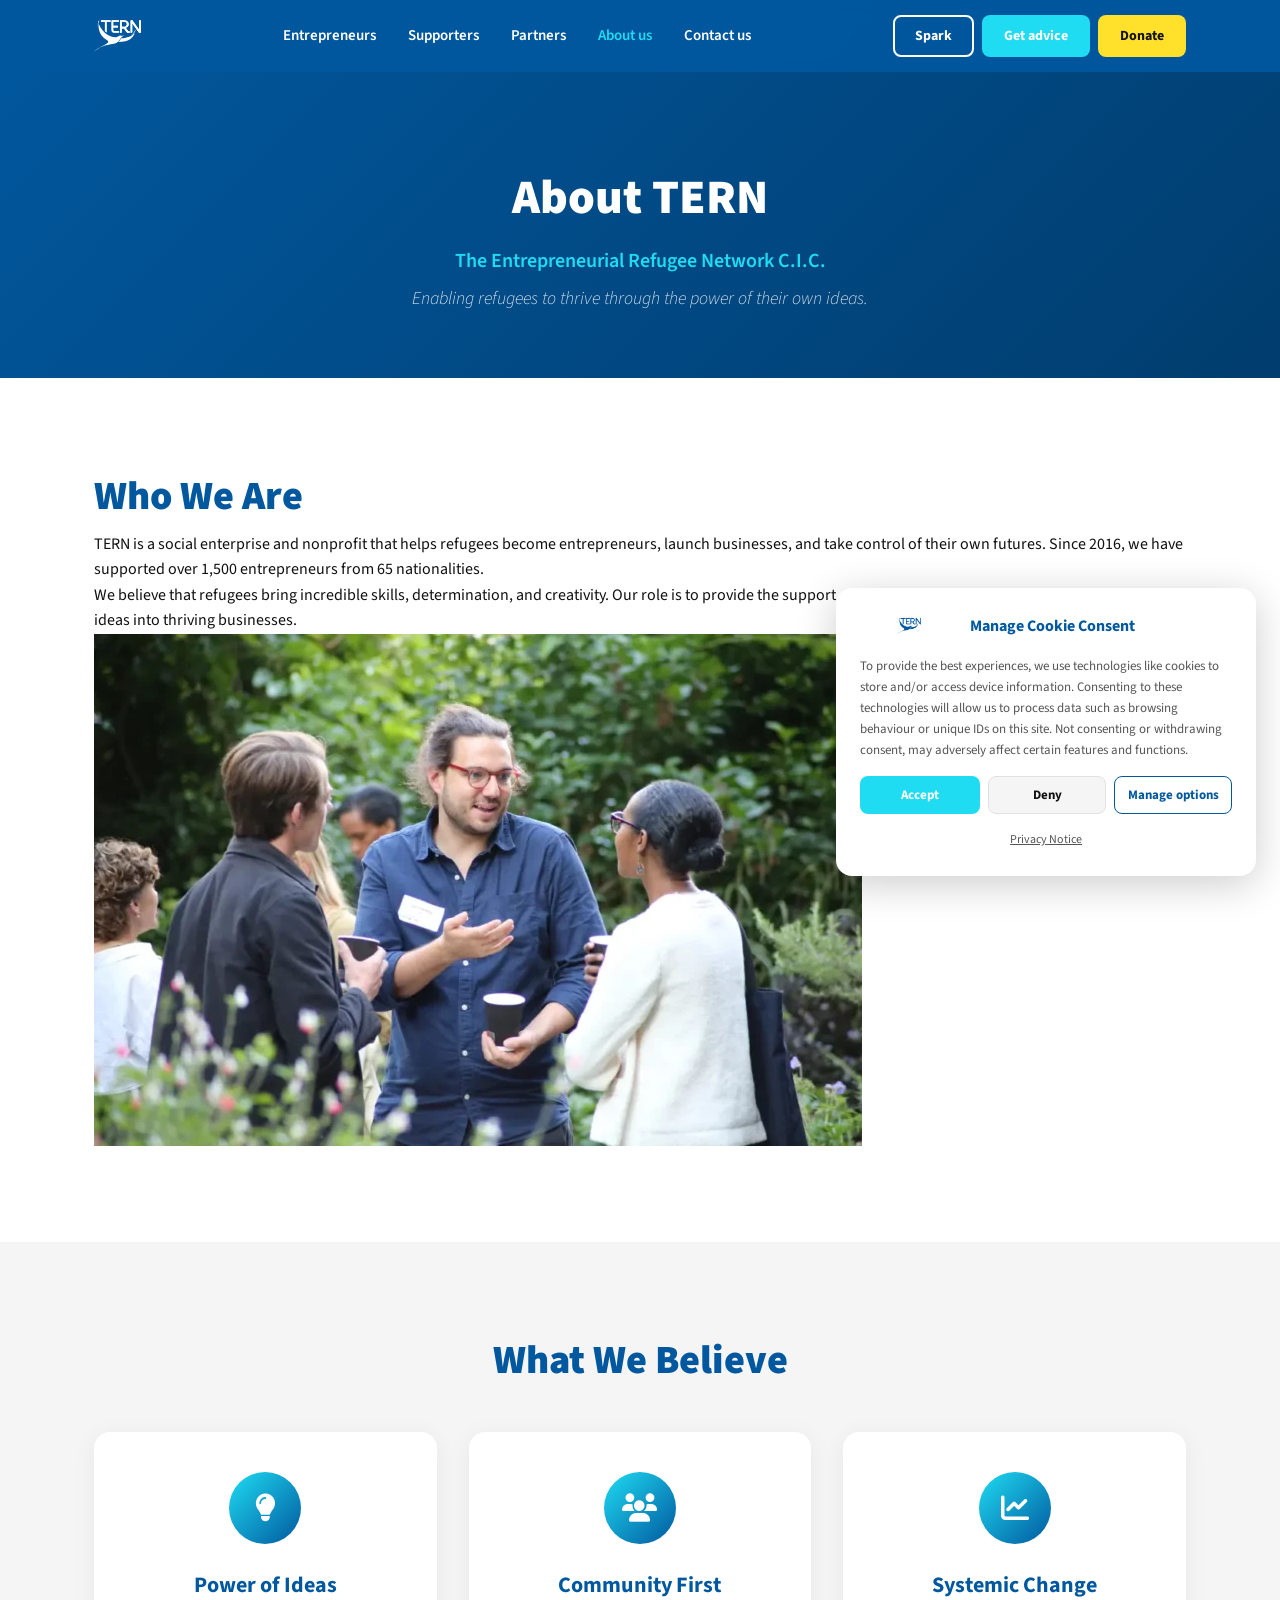
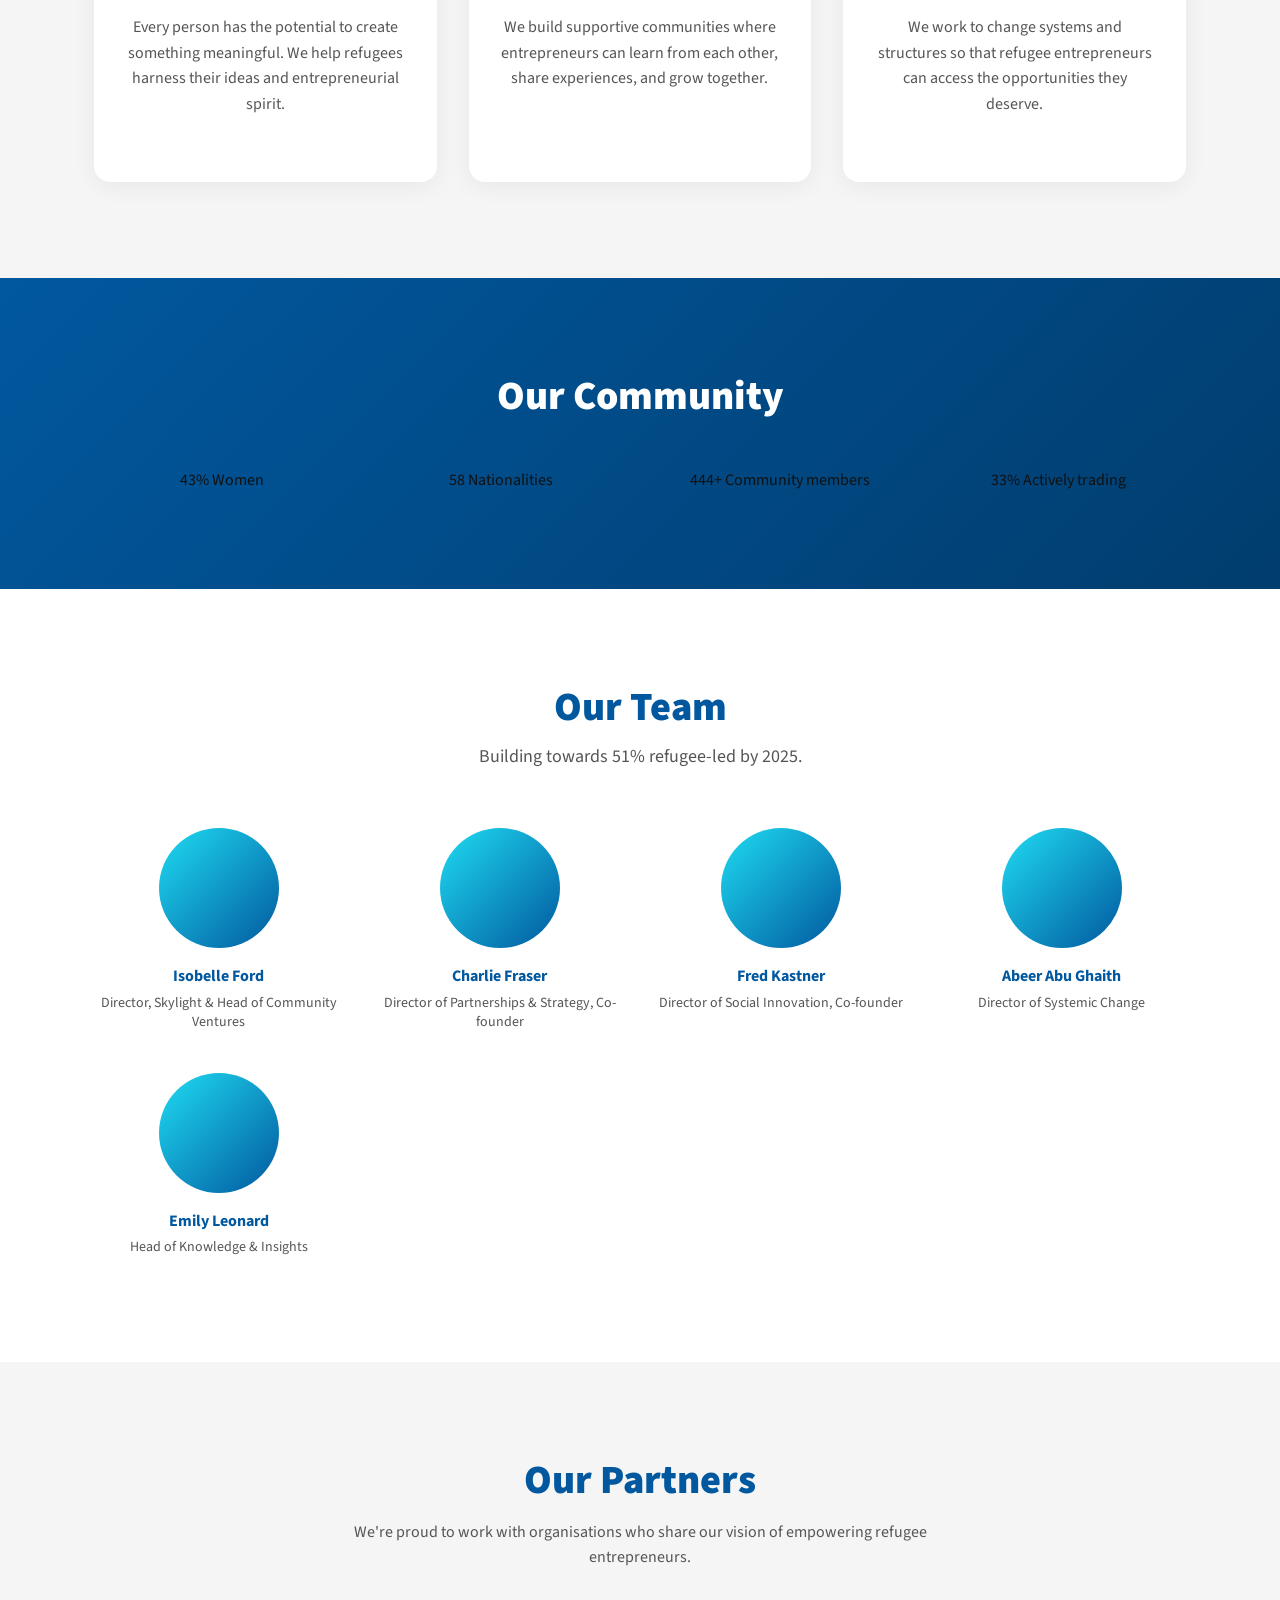
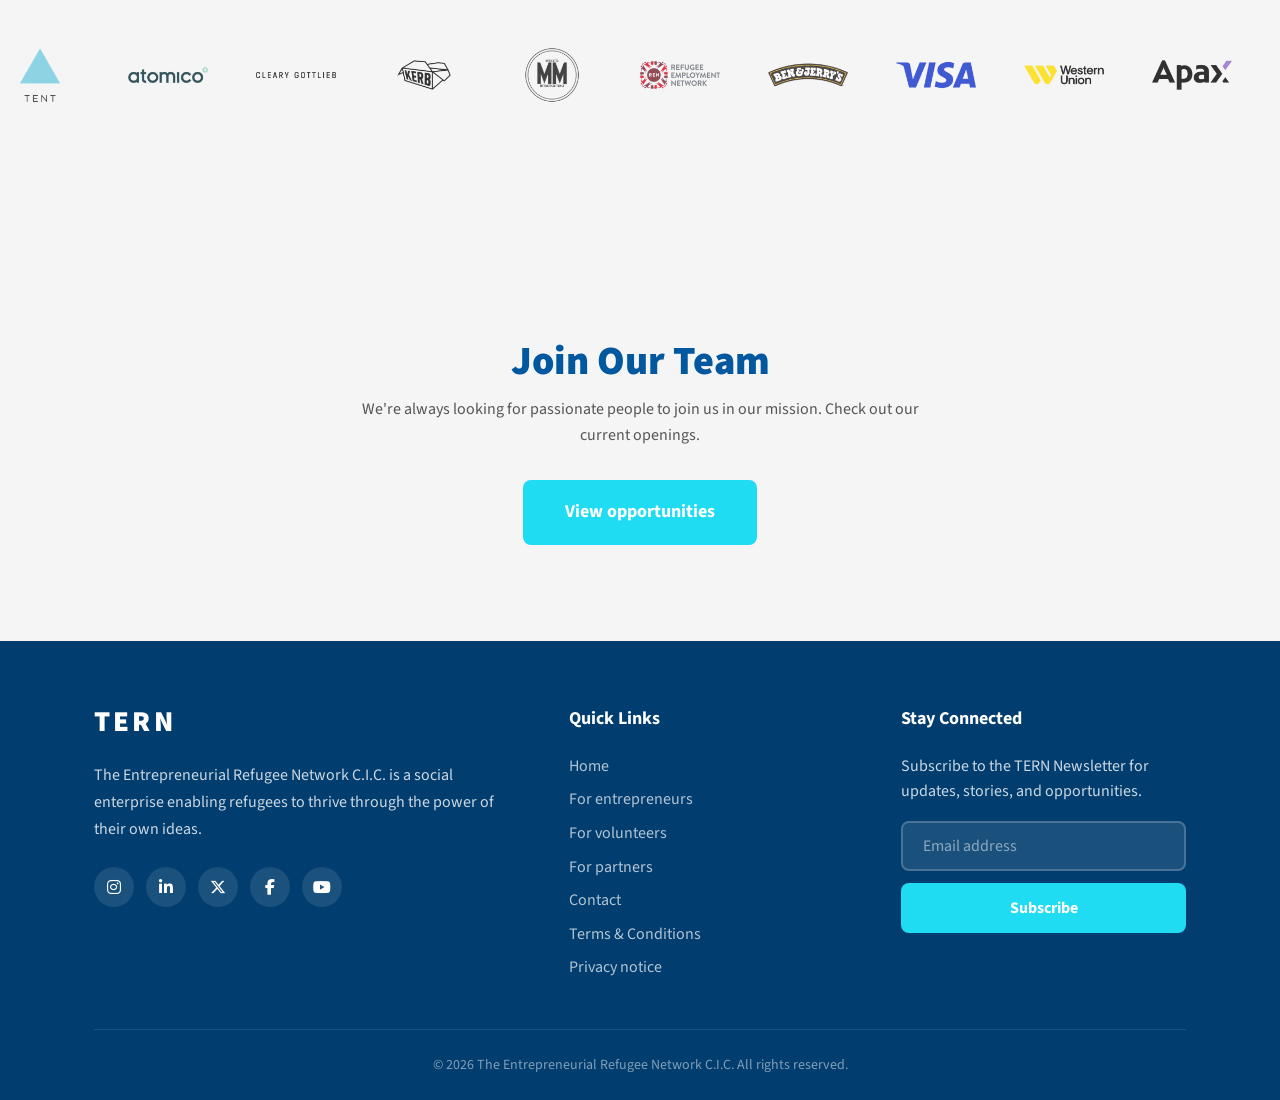
==== commit 70e33b87: "UX redesign: implement all 10 improvement ideas 1. Hero: audience path selector ("I'm a refugee" / "" ====
--- a/about.html
+++ b/about.html
@@ -132,35 +132,43 @@
       </div>
     </section>
 
-    <!-- Team -->
+    <!-- Team (Idea 7: hover quotes) -->
     <section class="section">
       <div class="container">
-        <h2 class="section__title" style="text-align: center; margin-bottom: 3rem;">Our Team</h2>
+        <div class="section-header">
+          <h2 class="section__title">Our Team</h2>
+          <p class="section__desc">Building towards 51% refugee-led by 2025.</p>
+        </div>
         <div class="team-grid">
           <div class="team-member reveal">
             <div class="team-member__photo"></div>
             <h4 class="team-member__name">Isobelle Ford</h4>
             <p class="team-member__role">Director, Skylight & Head of Community Ventures</p>
+            <p class="team-member__quote">"Community is where transformation starts."</p>
           </div>
           <div class="team-member reveal">
             <div class="team-member__photo"></div>
             <h4 class="team-member__name">Charlie Fraser</h4>
             <p class="team-member__role">Director of Partnerships & Strategy, Co-founder</p>
+            <p class="team-member__quote">"Every partnership opens a new door for someone."</p>
           </div>
           <div class="team-member reveal">
             <div class="team-member__photo"></div>
             <h4 class="team-member__name">Fred Kastner</h4>
             <p class="team-member__role">Director of Social Innovation, Co-founder</p>
+            <p class="team-member__quote">"Innovation happens when diverse minds connect."</p>
           </div>
           <div class="team-member reveal">
             <div class="team-member__photo"></div>
             <h4 class="team-member__name">Abeer Abu Ghaith</h4>
             <p class="team-member__role">Director of Systemic Change</p>
+            <p class="team-member__quote">"Systems change when people demand better."</p>
           </div>
           <div class="team-member reveal">
             <div class="team-member__photo"></div>
             <h4 class="team-member__name">Emily Leonard</h4>
             <p class="team-member__role">Head of Knowledge & Insights</p>
+            <p class="team-member__quote">"Data tells the stories numbers alone can't."</p>
           </div>
         </div>
       </div>
--- a/css/style.css
+++ b/css/style.css
@@ -1,5 +1,5 @@
 /* ===========================
-   TERN Website - Clean Rebuild
+   TERN Website - UX Redesign
    =========================== */
 
 /* --- CSS Variables --- */
@@ -29,17 +29,8 @@
 }
 
 /* --- Reset --- */
-*, *::before, *::after {
-  box-sizing: border-box;
-  margin: 0;
-  padding: 0;
-}
-
-html {
-  scroll-behavior: smooth;
-  -webkit-text-size-adjust: 100%;
-}
-
+*, *::before, *::after { box-sizing: border-box; margin: 0; padding: 0; }
+html { scroll-behavior: smooth; -webkit-text-size-adjust: 100%; }
 body {
   font-family: var(--font-primary);
   font-size: 16px;
@@ -49,1412 +40,523 @@
   background: var(--white);
   overflow-x: hidden;
 }
-
-img {
-  max-width: 100%;
-  height: auto;
-  display: block;
-}
-
-a {
-  color: var(--primary);
-  text-decoration: none;
-  transition: color var(--transition);
-}
-
-a:hover {
-  color: var(--accent);
-}
-
-ul {
-  list-style: none;
-}
-
-/* --- Skip link --- */
+img { max-width: 100%; height: auto; display: block; }
+a { color: var(--primary); text-decoration: none; transition: color var(--transition); }
+a:hover { color: var(--accent); }
+ul { list-style: none; }
+
 .skip-link {
-  position: absolute;
-  top: -100%;
-  left: 1rem;
-  padding: 0.5rem 1rem;
-  background: var(--primary);
-  color: var(--white);
-  border-radius: var(--radius);
-  z-index: 10000;
-  transition: top var(--transition);
-}
-
-.skip-link:focus {
-  top: 1rem;
-  color: var(--white);
-}
-
-/* --- Container --- */
-.container {
-  max-width: var(--container);
-  margin: 0 auto;
-  padding: 0 1.5rem;
-}
+  position: absolute; top: -100%; left: 1rem; padding: 0.5rem 1rem;
+  background: var(--primary); color: var(--white); border-radius: var(--radius);
+  z-index: 10000; transition: top var(--transition);
+}
+.skip-link:focus { top: 1rem; color: var(--white); }
+
+.container { max-width: var(--container); margin: 0 auto; padding: 0 1.5rem; }
+.text-center { text-align: center; }
 
 /* --- Buttons --- */
 .btn {
-  display: inline-flex;
-  align-items: center;
-  justify-content: center;
-  gap: 0.5rem;
-  padding: 0.75rem 1.75rem;
-  font-family: var(--font-primary);
-  font-size: 1rem;
-  font-weight: 700;
-  border: 2px solid transparent;
-  border-radius: var(--radius);
-  cursor: pointer;
-  transition: all var(--transition);
-  text-decoration: none;
-  white-space: nowrap;
-}
-
-.btn--accent {
-  background: var(--accent);
-  color: var(--white);
-}
-
-.btn--accent:hover {
-  background: var(--secondary);
-  color: var(--text);
-}
-
-.btn--yellow {
-  background: var(--secondary);
-  color: var(--text);
-}
-
-.btn--yellow:hover {
-  background: var(--accent);
-  color: var(--white);
-}
-
-.btn--outline {
-  background: transparent;
-  border-color: var(--white);
-  color: var(--white);
-}
-
-.btn--outline:hover {
-  background: var(--white);
-  color: var(--primary);
-}
-
-.btn--small {
-  padding: 0.5rem 1.25rem;
-  font-size: 0.875rem;
-}
-
-.btn--large {
-  padding: 1rem 2.5rem;
-  font-size: 1.125rem;
-}
-
-.btn--block {
-  width: 100%;
-}
-
-/* --- Section --- */
-.section {
-  padding: 5rem 0;
-}
-
-.section--compact {
-  padding: 3rem 0;
-}
-
-.section__title {
-  font-size: 2.25rem;
-  font-weight: 700;
-  color: var(--primary);
-  margin-bottom: 1rem;
-  line-height: 1.2;
-}
-
-.section__title--light {
-  color: var(--white);
-}
-
-.section__subtitle {
-  font-size: 1rem;
-  font-weight: 600;
-  text-transform: uppercase;
-  letter-spacing: 2px;
-  color: var(--text-light);
-  text-align: center;
-  margin-bottom: 1.5rem;
+  display: inline-flex; align-items: center; justify-content: center; gap: 0.5rem;
+  padding: 0.75rem 1.75rem; font-family: var(--font-primary); font-size: 1rem;
+  font-weight: 700; border: 2px solid transparent; border-radius: var(--radius);
+  cursor: pointer; transition: all var(--transition); text-decoration: none; white-space: nowrap;
+}
+.btn--accent { background: var(--accent); color: var(--white); }
+.btn--accent:hover { background: var(--secondary); color: var(--text); }
+.btn--yellow { background: var(--secondary); color: var(--text); }
+.btn--yellow:hover { background: var(--accent); color: var(--white); }
+.btn--outline { background: transparent; border-color: var(--white); color: var(--white); }
+.btn--outline:hover { background: var(--white); color: var(--primary); }
+.btn--small { padding: 0.5rem 1.25rem; font-size: 0.875rem; }
+.btn--large { padding: 1rem 2.5rem; font-size: 1.125rem; }
+.btn--block { width: 100%; }
+
+/* Donate pulse */
+.donate-pulse { animation: donateGlow 4s ease-in-out infinite; }
+@keyframes donateGlow {
+  0%, 100% { box-shadow: 0 0 0 0 rgba(255, 224, 43, 0); }
+  50% { box-shadow: 0 0 0 6px rgba(255, 224, 43, 0.3); }
+}
+
+/* --- Sections --- */
+.section { padding: 6rem 0; }
+.section--compact { padding: 4rem 0; }
+
+.section-header { text-align: center; max-width: 640px; margin: 0 auto 3.5rem; }
+.section__title { font-size: 2.5rem; font-weight: 900; color: var(--primary); line-height: 1.15; margin-bottom: 0.75rem; }
+.section__title--light { color: var(--white); }
+.section__desc { font-size: 1.125rem; color: var(--text-light); line-height: 1.6; }
+.section__desc--light { color: rgba(255,255,255,0.75); }
+.section__subtitle { font-size: 1rem; font-weight: 600; text-transform: uppercase; letter-spacing: 2px; color: var(--text-light); text-align: center; margin-bottom: 1.5rem; }
+
+.badge {
+  display: inline-block; padding: 0.3rem 0.85rem; background: rgba(31, 220, 242, 0.12);
+  color: var(--accent); font-weight: 700; font-size: 0.8125rem; text-transform: uppercase;
+  letter-spacing: 1.5px; border-radius: 4px; margin-bottom: 0.75rem;
 }
 
 /* ============================
    HEADER
    ============================ */
 .header {
-  position: fixed;
-  top: 0;
-  left: 0;
-  right: 0;
-  z-index: 1000;
-  background: rgba(1, 88, 159, 0.95);
-  backdrop-filter: blur(10px);
-  -webkit-backdrop-filter: blur(10px);
-  transition: background var(--transition), box-shadow var(--transition);
-}
-
-.header.scrolled {
-  background: rgba(1, 88, 159, 0.98);
-  box-shadow: 0 2px 20px rgba(0, 0, 0, 0.15);
-}
-
-.header__inner {
-  display: flex;
-  align-items: center;
-  justify-content: space-between;
-  height: 72px;
-  gap: 2rem;
-}
-
-.header__logo {
-  color: var(--white);
-  flex-shrink: 0;
-}
-
-.logo-svg {
-  height: 32px;
-  width: auto;
-}
-
-.header__nav {
-  flex: 1;
-}
-
-.nav-list {
-  display: flex;
-  gap: 2rem;
-  justify-content: center;
-}
-
-.nav-list a {
-  color: var(--white);
-  font-weight: 600;
-  font-size: 0.9375rem;
-  position: relative;
-  padding: 0.25rem 0;
-}
-
-.nav-list a::after {
-  content: '';
-  position: absolute;
-  bottom: -2px;
-  left: 0;
-  width: 0;
-  height: 2px;
-  background: var(--accent);
-  transition: width var(--transition);
-}
-
-.nav-list a:hover {
-  color: var(--accent);
-}
-
-.nav-list a:hover::after {
-  width: 100%;
-}
-
-.header__actions {
-  display: flex;
-  gap: 0.5rem;
-  flex-shrink: 0;
-}
-
-.header__burger {
-  display: none;
-  flex-direction: column;
-  justify-content: center;
-  gap: 5px;
-  width: 32px;
-  height: 32px;
-  background: none;
-  border: none;
-  cursor: pointer;
-  padding: 0;
-}
-
-.header__burger span {
-  display: block;
-  width: 100%;
-  height: 2px;
-  background: var(--white);
-  border-radius: 2px;
-  transition: all var(--transition);
-}
-
-.header__burger.active span:nth-child(1) {
-  transform: translateY(7px) rotate(45deg);
-}
-
-.header__burger.active span:nth-child(2) {
-  opacity: 0;
-}
-
-.header__burger.active span:nth-child(3) {
-  transform: translateY(-7px) rotate(-45deg);
-}
-
-/* Mobile Menu */
-.mobile-menu {
-  display: none;
-  position: absolute;
-  top: 72px;
-  left: 0;
-  right: 0;
-  background: var(--primary);
-  padding: 1.5rem;
-  border-top: 1px solid rgba(255, 255, 255, 0.1);
-  max-height: calc(100vh - 72px);
-  overflow-y: auto;
-}
-
-.mobile-menu.open {
-  display: block;
-  animation: slideDown 0.3s ease;
-}
-
-@keyframes slideDown {
-  from { opacity: 0; transform: translateY(-10px); }
-  to { opacity: 1; transform: translateY(0); }
-}
-
-.mobile-menu__list {
-  margin-bottom: 1.5rem;
-}
-
-.mobile-menu__list li {
-  border-bottom: 1px solid rgba(255, 255, 255, 0.1);
-}
-
-.mobile-menu__list a {
-  display: block;
-  padding: 0.75rem 0;
-  color: var(--white);
-  font-weight: 600;
-  font-size: 1.125rem;
-}
-
-.mobile-menu__actions {
-  display: flex;
-  flex-direction: column;
-  gap: 0.75rem;
-}
-
-/* ============================
-   HERO
-   ============================ */
-.hero {
-  position: relative;
-  min-height: 100vh;
-  display: flex;
-  align-items: center;
-  overflow: hidden;
-}
-
-.hero__slides {
-  position: absolute;
-  inset: 0;
-}
-
-.hero__slide {
-  position: absolute;
-  inset: 0;
-  opacity: 0;
-  transition: opacity 1.5s ease;
-}
-
-.hero__slide.active {
-  opacity: 1;
-}
-
-.hero__bg {
-  width: 100%;
-  height: 100%;
-  background-size: cover;
-  background-position: center;
-  animation: heroZoom 20s ease-in-out infinite alternate;
-}
-
-@keyframes heroZoom {
-  from { transform: scale(1); }
-  to { transform: scale(1.08); }
-}
-
-.hero__overlay {
-  position: absolute;
-  inset: 0;
-  background: linear-gradient(135deg, rgba(1, 61, 110, 0.85) 0%, rgba(2, 28, 53, 0.7) 100%);
-  z-index: 1;
-}
-
-.hero__content {
-  position: relative;
-  z-index: 2;
-  max-width: 700px;
-  padding-top: 72px;
-}
-
-.hero__title {
-  font-size: 3.25rem;
-  font-weight: 900;
-  color: var(--white);
-  line-height: 1.15;
-  margin-bottom: 1.25rem;
-}
-
-.hero__text {
-  font-size: 1.125rem;
-  font-weight: 300;
-  color: rgba(255, 255, 255, 0.9);
-  line-height: 1.7;
-  margin-bottom: 2rem;
-}
-
-.hero__social {
-  position: absolute;
-  right: 2rem;
-  top: 50%;
-  transform: translateY(-50%);
-  z-index: 2;
-  display: flex;
-  flex-direction: column;
-  gap: 1rem;
-}
-
+  position: fixed; top: 0; left: 0; right: 0; z-index: 1000;
+  background: rgba(1, 88, 159, 0.95); backdrop-filter: blur(12px);
+  -webkit-backdrop-filter: blur(12px); transition: all var(--transition);
+}
+.header.scrolled { background: rgba(1, 61, 110, 0.98); box-shadow: 0 2px 24px rgba(0,0,0,0.15); }
+.header__inner { display: flex; align-items: center; justify-content: space-between; height: 72px; gap: 2rem; }
+.header__logo { color: var(--white); flex-shrink: 0; }
+.logo-svg { height: 32px; width: auto; }
+.header__nav { flex: 1; }
+.nav-list { display: flex; gap: 2rem; justify-content: center; }
+.nav-list a { color: var(--white); font-weight: 600; font-size: 0.9375rem; position: relative; padding: 0.25rem 0; }
+.nav-list a::after { content: ''; position: absolute; bottom: -2px; left: 0; width: 0; height: 2px; background: var(--accent); transition: width var(--transition); }
+.nav-list a:hover { color: var(--accent); }
+.nav-list a:hover::after { width: 100%; }
+.header__actions { display: flex; gap: 0.5rem; flex-shrink: 0; }
+
+.header__burger { display: none; flex-direction: column; justify-content: center; gap: 5px; width: 32px; height: 32px; background: none; border: none; cursor: pointer; padding: 0; }
+.header__burger span { display: block; width: 100%; height: 2px; background: var(--white); border-radius: 2px; transition: all var(--transition); }
+.header__burger.active span:nth-child(1) { transform: translateY(7px) rotate(45deg); }
+.header__burger.active span:nth-child(2) { opacity: 0; }
+.header__burger.active span:nth-child(3) { transform: translateY(-7px) rotate(-45deg); }
+
+.mobile-menu { display: none; position: absolute; top: 72px; left: 0; right: 0; background: var(--primary); padding: 1.5rem; border-top: 1px solid rgba(255,255,255,0.1); max-height: calc(100vh - 72px); overflow-y: auto; }
+.mobile-menu.open { display: block; animation: slideDown 0.3s ease; }
+@keyframes slideDown { from { opacity: 0; transform: translateY(-10px); } to { opacity: 1; transform: translateY(0); } }
+.mobile-menu__list { margin-bottom: 1.5rem; }
+.mobile-menu__list li { border-bottom: 1px solid rgba(255,255,255,0.1); }
+.mobile-menu__list a { display: block; padding: 0.75rem 0; color: var(--white); font-weight: 600; font-size: 1.125rem; }
+.mobile-menu__actions { display: flex; flex-direction: column; gap: 0.75rem; }
+
+/* ============================
+   HERO — with path selector
+   ============================ */
+.hero { position: relative; min-height: 100vh; display: flex; align-items: center; overflow: hidden; }
+.hero__slides { position: absolute; inset: 0; }
+.hero__slide { position: absolute; inset: 0; opacity: 0; transition: opacity 1.5s ease; }
+.hero__slide.active { opacity: 1; }
+.hero__bg { width: 100%; height: 100%; background-size: cover; background-position: center; animation: heroZoom 20s ease-in-out infinite alternate; }
+@keyframes heroZoom { from { transform: scale(1); } to { transform: scale(1.08); } }
+.hero__overlay { position: absolute; inset: 0; background: linear-gradient(135deg, rgba(1,61,110,0.88) 0%, rgba(2,28,53,0.72) 100%); z-index: 1; }
+
+.hero__content { position: relative; z-index: 2; max-width: 780px; padding-top: 72px; }
+.hero__eyebrow { font-size: 0.875rem; font-weight: 600; text-transform: uppercase; letter-spacing: 3px; color: var(--accent); margin-bottom: 1rem; }
+.hero__title { font-size: 3.25rem; font-weight: 900; color: var(--white); line-height: 1.12; margin-bottom: 1rem; }
+.hero__text { font-size: 1.125rem; font-weight: 300; color: rgba(255,255,255,0.85); margin-bottom: 2.5rem; }
+
+/* Path selector cards */
+.hero__paths { display: flex; gap: 1rem; }
+.hero-path {
+  display: flex; align-items: center; gap: 1rem; padding: 1rem 1.25rem;
+  background: rgba(255,255,255,0.1); backdrop-filter: blur(8px); border: 1px solid rgba(255,255,255,0.2);
+  border-radius: var(--radius-lg); color: var(--white); transition: all var(--transition);
+  flex: 1; text-decoration: none; cursor: pointer;
+}
+.hero-path:hover {
+  background: rgba(255,255,255,0.2); border-color: var(--accent); transform: translateY(-3px);
+  box-shadow: 0 8px 32px rgba(0,0,0,0.2); color: var(--white);
+}
+.hero-path__icon {
+  width: 44px; height: 44px; border-radius: 50%; background: var(--accent);
+  display: flex; align-items: center; justify-content: center; font-size: 1.125rem;
+  flex-shrink: 0; transition: transform var(--transition);
+}
+.hero-path:hover .hero-path__icon { transform: scale(1.1); }
+.hero-path__content strong { display: block; font-size: 1rem; font-weight: 700; }
+.hero-path__content span { font-size: 0.8125rem; opacity: 0.75; }
+.hero-path__arrow { margin-left: auto; opacity: 0; transition: all var(--transition); }
+.hero-path:hover .hero-path__arrow { opacity: 1; transform: translateX(4px); }
+
+.hero__social { position: absolute; right: 2rem; top: 50%; transform: translateY(-50%); z-index: 2; display: flex; flex-direction: column; gap: 1rem; }
 .hero__social a {
-  display: flex;
-  align-items: center;
-  justify-content: center;
-  width: 44px;
-  height: 44px;
-  border-radius: 50%;
-  border: 2px solid rgba(255, 255, 255, 0.3);
-  color: var(--white);
-  font-size: 1.125rem;
-  transition: all var(--transition);
-}
-
-.hero__social a:hover {
-  background: var(--accent);
-  border-color: var(--accent);
-  color: var(--white);
-  transform: scale(1.1);
-}
-
-.hero__indicators {
-  position: absolute;
-  bottom: 2rem;
-  left: 50%;
-  transform: translateX(-50%);
-  z-index: 2;
-  display: flex;
-  gap: 0.75rem;
-}
-
-.hero__dot {
-  width: 12px;
-  height: 12px;
-  border-radius: 50%;
-  border: 2px solid rgba(255, 255, 255, 0.5);
-  background: transparent;
-  cursor: pointer;
-  transition: all var(--transition);
-  padding: 0;
-}
-
-.hero__dot.active {
-  background: var(--accent);
-  border-color: var(--accent);
-  transform: scale(1.2);
-}
-
-/* ============================
-   CARDS (Get Involved)
-   ============================ */
-.involved {
-  background: var(--light-bg);
-}
-
-.involved .section__title {
-  text-align: center;
-  margin-bottom: 3rem;
-}
-
-.card-grid {
-  display: grid;
-  grid-template-columns: repeat(3, 1fr);
-  gap: 2rem;
-}
-
-.card {
-  background: var(--white);
-  border-radius: var(--radius-lg);
-  padding: 2.5rem 2rem;
-  text-align: center;
-  box-shadow: 0 4px 24px rgba(0, 0, 0, 0.06);
-  transition: all var(--transition);
-  position: relative;
-  overflow: hidden;
-}
-
-.card::before {
-  content: '';
-  position: absolute;
-  top: 0;
-  left: 0;
-  right: 0;
-  height: 4px;
-  background: linear-gradient(90deg, var(--accent), var(--primary));
-  transform: scaleX(0);
-  transition: transform var(--transition);
-}
-
-.card:hover {
-  transform: translateY(-6px);
-  box-shadow: 0 12px 40px rgba(0, 0, 0, 0.1);
-}
-
-.card:hover::before {
-  transform: scaleX(1);
-}
-
-.card__icon {
-  display: inline-flex;
-  align-items: center;
-  justify-content: center;
-  width: 72px;
-  height: 72px;
-  border-radius: 50%;
-  background: linear-gradient(135deg, var(--accent), var(--primary));
-  color: var(--white);
-  font-size: 1.75rem;
-  margin-bottom: 1.5rem;
-}
-
-.card__title {
-  font-size: 1.375rem;
-  font-weight: 700;
-  color: var(--primary);
-  margin-bottom: 0.75rem;
-}
-
-.card__text {
-  color: var(--text-light);
-  margin-bottom: 1.5rem;
-  line-height: 1.6;
-}
-
-.card__link {
-  font-weight: 700;
-  color: var(--accent);
-  display: inline-flex;
-  align-items: center;
-  gap: 0.5rem;
-  transition: gap var(--transition);
-}
-
-.card__link:hover {
-  gap: 0.75rem;
-  color: var(--primary);
-}
-
-/* ============================
-   IMPACT STATS
-   ============================ */
-.impact {
-  background: linear-gradient(135deg, var(--primary) 0%, var(--primary-dark) 100%);
-  text-align: center;
-}
-
-.impact .section__title {
-  margin-bottom: 3rem;
-}
-
-.stats-grid {
-  display: grid;
-  grid-template-columns: repeat(4, 1fr);
-  gap: 2rem;
-}
-
-.stat {
-  padding: 1.5rem;
-}
-
-.stat__number {
-  display: block;
-  font-size: 3.5rem;
-  font-weight: 900;
-  color: var(--accent);
-  line-height: 1;
-  margin-bottom: 0.75rem;
-}
-
-.stat__label {
-  font-size: 1rem;
-  font-weight: 400;
-  color: rgba(255, 255, 255, 0.8);
-  text-transform: uppercase;
-  letter-spacing: 1px;
-}
-
-/* ============================
-   NEWS MARQUEE
-   ============================ */
-.news-marquee {
-  overflow: hidden;
-  background: var(--white);
-}
-
-.marquee {
-  position: relative;
-  overflow: hidden;
-  padding: 1rem 0;
-}
-
-.marquee__track {
-  display: flex;
-  gap: 4rem;
-  animation: marquee 30s linear infinite;
-  width: max-content;
-}
-
-.marquee__item {
-  font-size: 1.5rem;
-  font-weight: 700;
-  color: var(--divider);
-  white-space: nowrap;
-  text-transform: uppercase;
-  letter-spacing: 3px;
-  transition: color var(--transition);
-}
-
-.marquee__item:hover {
-  color: var(--primary);
-}
-
-.marquee__logo {
-  height: 40px;
-  width: auto;
-  opacity: 0.5;
-  filter: grayscale(100%);
-  transition: all var(--transition);
-  flex-shrink: 0;
-}
-
-.marquee__logo:hover {
-  opacity: 1;
-  filter: grayscale(0%);
-}
-
-@keyframes marquee {
-  0% { transform: translateX(0); }
-  100% { transform: translateX(-50%); }
-}
-
-/* ============================
-   SPLIT LAYOUT (Entrepreneurs, Spark)
-   ============================ */
-.split {
-  display: grid;
-  grid-template-columns: 1fr 1fr;
-  gap: 4rem;
-  align-items: center;
-}
-
-.split--reverse {
-  direction: rtl;
-}
-
-.split--reverse > * {
-  direction: ltr;
-}
-
-.split__media img {
-  border-radius: var(--radius-lg);
-  box-shadow: 0 20px 60px rgba(0, 0, 0, 0.1);
-}
-
-.split__content p {
-  color: var(--text-light);
-  margin-bottom: 1.5rem;
-  line-height: 1.7;
-}
-
-.check-list {
-  margin-bottom: 2rem;
-}
-
-.check-list li {
-  padding: 0.5rem 0;
-  padding-left: 2rem;
-  position: relative;
-  color: var(--text);
-}
-
-.check-list li::before {
-  content: '\f058';
-  font-family: 'Font Awesome 6 Free';
-  font-weight: 900;
-  position: absolute;
-  left: 0;
-  color: var(--accent);
-}
-
-.badge {
-  display: inline-block;
-  padding: 0.25rem 0.75rem;
-  background: rgba(31, 220, 242, 0.1);
-  color: var(--accent);
-  font-weight: 700;
-  font-size: 0.875rem;
-  text-transform: uppercase;
-  letter-spacing: 1px;
-  border-radius: 4px;
-  margin-bottom: 0.75rem;
-}
+  display: flex; align-items: center; justify-content: center; width: 44px; height: 44px;
+  border-radius: 50%; border: 2px solid rgba(255,255,255,0.3); color: var(--white);
+  font-size: 1.125rem; transition: all var(--transition);
+}
+.hero__social a:hover { background: var(--accent); border-color: var(--accent); color: var(--white); transform: scale(1.1); }
+
+.hero__indicators { position: absolute; bottom: 2rem; left: 50%; transform: translateX(-50%); z-index: 2; display: flex; gap: 0.75rem; }
+.hero__dot { width: 12px; height: 12px; border-radius: 50%; border: 2px solid rgba(255,255,255,0.5); background: transparent; cursor: pointer; transition: all var(--transition); padding: 0; }
+.hero__dot.active { background: var(--accent); border-color: var(--accent); transform: scale(1.2); }
+
+/* Scroll hint */
+.hero__scroll-hint { position: absolute; bottom: 2rem; right: 2rem; z-index: 2; display: flex; flex-direction: column; align-items: center; gap: 0.5rem; }
+.hero__scroll-hint span { font-size: 0.6875rem; text-transform: uppercase; letter-spacing: 2px; color: rgba(255,255,255,0.5); writing-mode: vertical-rl; }
+.hero__scroll-line { width: 1px; height: 40px; background: linear-gradient(to bottom, rgba(255,255,255,0.5), transparent); animation: scrollPulse 2s ease-in-out infinite; }
+@keyframes scrollPulse { 0%, 100% { opacity: 0.3; } 50% { opacity: 1; } }
+
+/* ============================
+   JOURNEY TIMELINE
+   ============================ */
+.journey { background: var(--light-bg); }
+
+.timeline { position: relative; max-width: 700px; margin: 0 auto; }
+.timeline__line {
+  position: absolute; left: 28px; top: 0; bottom: 0; width: 3px;
+  background: linear-gradient(to bottom, var(--accent), var(--primary));
+  border-radius: 3px;
+}
+.timeline__step { display: flex; gap: 2rem; margin-bottom: 2rem; position: relative; }
+.timeline__step:last-child { margin-bottom: 0; }
+.timeline__marker {
+  width: 56px; height: 56px; border-radius: 50%; background: var(--white);
+  border: 3px solid var(--accent); display: flex; align-items: center; justify-content: center;
+  font-weight: 900; font-size: 1.25rem; color: var(--primary); flex-shrink: 0;
+  z-index: 1; transition: all var(--transition);
+}
+.timeline__step:hover .timeline__marker { background: var(--accent); color: var(--white); transform: scale(1.1); }
+.timeline__card {
+  background: var(--white); border-radius: var(--radius-lg); padding: 1.75rem 2rem;
+  box-shadow: 0 4px 20px rgba(0,0,0,0.06); flex: 1; transition: all var(--transition);
+}
+.timeline__step:hover .timeline__card { transform: translateX(6px); box-shadow: 0 8px 32px rgba(0,0,0,0.1); }
+.timeline__icon { font-size: 1.5rem; color: var(--accent); margin-bottom: 0.75rem; }
+.timeline__card h3 { font-size: 1.25rem; font-weight: 700; color: var(--primary); margin-bottom: 0.5rem; }
+.timeline__card p { color: var(--text-light); line-height: 1.6; font-size: 0.9375rem; }
+
+/* ============================
+   IMPACT — expandable stat cards
+   ============================ */
+.impact { background: linear-gradient(135deg, var(--primary) 0%, var(--primary-dark) 100%); text-align: center; }
+
+.stats-grid { display: grid; grid-template-columns: repeat(4, 1fr); gap: 1.5rem; }
+
+.stat-card {
+  background: rgba(255,255,255,0.08); border: 1px solid rgba(255,255,255,0.12);
+  border-radius: var(--radius-lg); padding: 2rem 1.5rem; position: relative;
+  cursor: pointer; transition: all var(--transition); overflow: hidden;
+}
+.stat-card:hover { background: rgba(255,255,255,0.14); transform: translateY(-4px); border-color: var(--accent); }
+.stat-card.expanded { background: rgba(255,255,255,0.16); border-color: var(--accent); }
+
+.stat-card__number { display: block; font-size: 3.25rem; font-weight: 900; color: var(--accent); line-height: 1; margin-bottom: 0.5rem; }
+.stat-card__label { font-size: 0.875rem; font-weight: 500; color: rgba(255,255,255,0.7); text-transform: uppercase; letter-spacing: 1px; }
+
+.stat-card__story {
+  max-height: 0; overflow: hidden; transition: max-height 0.5s ease, opacity 0.3s ease, margin 0.3s ease;
+  opacity: 0; margin-top: 0;
+}
+.stat-card.expanded .stat-card__story { max-height: 200px; opacity: 1; margin-top: 1.25rem; }
+.stat-card__story p { font-size: 0.875rem; color: rgba(255,255,255,0.8); line-height: 1.6; font-style: italic; }
+
+.stat-card__toggle {
+  position: absolute; top: 0.75rem; right: 0.75rem; width: 28px; height: 28px;
+  border-radius: 50%; background: rgba(255,255,255,0.1); border: 1px solid rgba(255,255,255,0.2);
+  color: rgba(255,255,255,0.6); font-size: 0.75rem; cursor: pointer;
+  display: flex; align-items: center; justify-content: center; transition: all var(--transition);
+}
+.stat-card__toggle:hover { background: var(--accent); color: var(--white); border-color: var(--accent); }
+.stat-card.expanded .stat-card__toggle { transform: rotate(45deg); }
+
+/* ============================
+   PRESS — social proof
+   ============================ */
+.press { background: var(--light-bg); }
+
+.press__featured {
+  text-align: center; margin-bottom: 3rem; padding: 3rem 2rem;
+  background: var(--white); border-radius: var(--radius-lg);
+  box-shadow: 0 4px 20px rgba(0,0,0,0.04); border-left: 4px solid var(--accent);
+}
+.press__quote p {
+  font-size: 1.75rem; font-weight: 300; color: var(--primary); line-height: 1.4;
+  font-style: italic; margin-bottom: 1.5rem; max-width: 700px; margin-left: auto; margin-right: auto;
+}
+.press__quote p::before { content: '\201C'; }
+.press__quote p::after { content: '\201D'; }
+.press__quote cite {
+  display: flex; align-items: center; justify-content: center; gap: 0.75rem;
+  font-style: normal; font-weight: 600; color: var(--text-light);
+}
+.press__cite-logo { height: 24px; width: auto; opacity: 0.7; }
+
+.press__logos { text-align: center; }
+.press__label { display: block; font-size: 0.75rem; text-transform: uppercase; letter-spacing: 2px; color: var(--text-light); margin-bottom: 1.25rem; font-weight: 600; }
+.press__logo-row { display: flex; align-items: center; justify-content: center; gap: 3rem; flex-wrap: wrap; }
+.press__logo-row img { height: 32px; width: auto; opacity: 0.4; filter: grayscale(100%); transition: all var(--transition); }
+.press__logo-row a:hover img, .press__logo-row img:hover { opacity: 1; filter: grayscale(0%); }
+
+/* ============================
+   GET INVOLVED
+   ============================ */
+.involve-grid { display: flex; flex-direction: column; gap: 4rem; }
+
+.involve-card {
+  display: grid; grid-template-columns: 1fr 1fr; gap: 3rem; align-items: center;
+  background: var(--white); border-radius: var(--radius-lg); overflow: hidden;
+  box-shadow: 0 8px 40px rgba(0,0,0,0.06); transition: box-shadow var(--transition);
+}
+.involve-card:hover { box-shadow: 0 16px 60px rgba(0,0,0,0.1); }
+.involve-card--reverse { direction: rtl; }
+.involve-card--reverse > * { direction: ltr; }
+
+.involve-card__image { height: 100%; min-height: 350px; overflow: hidden; }
+.involve-card__image img { width: 100%; height: 100%; object-fit: cover; transition: transform 0.6s ease; }
+.involve-card:hover .involve-card__image img { transform: scale(1.05); }
+.involve-card__content { padding: 2.5rem; }
+.involve-card__content h3 { font-size: 1.75rem; font-weight: 900; color: var(--primary); margin-bottom: 0.75rem; }
+.involve-card__content p { color: var(--text-light); line-height: 1.7; margin-bottom: 1.5rem; }
+.involve-card__perks { margin-bottom: 2rem; }
+.involve-card__perks li { display: flex; align-items: center; gap: 0.75rem; padding: 0.4rem 0; color: var(--text); font-weight: 500; }
+.involve-card__perks i { color: var(--accent); font-size: 0.875rem; }
+
+/* ============================
+   SPARK PROGRAMME
+   ============================ */
+.spark-section { background: var(--light-bg); }
+
+.spark-hero {
+  display: grid; grid-template-columns: 1.1fr 1fr; gap: 3rem; align-items: center;
+  background: var(--white); border-radius: var(--radius-lg); overflow: hidden;
+  box-shadow: 0 8px 40px rgba(0,0,0,0.06);
+}
+.spark-hero__media { position: relative; height: 100%; min-height: 400px; overflow: hidden; }
+.spark-hero__media img { width: 100%; height: 100%; object-fit: cover; }
+.spark-hero__badge {
+  position: absolute; top: 1.5rem; left: 1.5rem; background: var(--secondary);
+  color: var(--text); padding: 0.4rem 1rem; border-radius: 4px; font-weight: 700;
+  font-size: 0.8125rem; text-transform: uppercase; letter-spacing: 1px;
+  animation: badgePulse 3s ease-in-out infinite;
+}
+@keyframes badgePulse { 0%, 100% { transform: scale(1); } 50% { transform: scale(1.05); } }
+
+.spark-hero__content { padding: 3rem; }
+.spark-hero__desc { font-size: 1.0625rem; color: var(--text-light); line-height: 1.7; margin-bottom: 2rem; }
+.spark-hero__features { display: flex; gap: 1.5rem; margin-bottom: 2rem; flex-wrap: wrap; }
+.spark-feature { display: flex; align-items: center; gap: 0.5rem; font-weight: 600; font-size: 0.9375rem; color: var(--primary); }
+.spark-feature i { color: var(--accent); }
 
 /* ============================
    NEWSLETTER
    ============================ */
-.newsletter {
-  background: var(--light-bg);
-}
+.newsletter { background: var(--white); }
 
 .newsletter__inner {
-  display: flex;
-  align-items: center;
-  justify-content: space-between;
-  gap: 3rem;
-  background: var(--white);
-  border-radius: var(--radius-lg);
-  padding: 3rem;
-  box-shadow: 0 4px 24px rgba(0, 0, 0, 0.06);
-}
-
-.newsletter__content h2 {
-  font-size: 1.5rem;
-  color: var(--primary);
-  margin-bottom: 0.5rem;
-}
-
-.newsletter__content p {
-  color: var(--text-light);
-}
-
-.newsletter__form {
-  display: flex;
-  gap: 0.75rem;
-  flex-shrink: 0;
-}
-
-.newsletter__form input,
-.footer__form input {
-  padding: 0.75rem 1.25rem;
-  border: 2px solid var(--divider);
-  border-radius: var(--radius);
-  font-family: var(--font-primary);
-  font-size: 1rem;
-  width: 280px;
-  transition: border-color var(--transition);
-}
-
-.newsletter__form input:focus,
-.footer__form input:focus {
-  outline: none;
-  border-color: var(--accent);
-}
+  display: flex; align-items: center; gap: 2rem; background: var(--primary);
+  border-radius: var(--radius-lg); padding: 2.5rem 3rem; color: var(--white);
+}
+.newsletter__icon { font-size: 2.5rem; color: var(--accent); flex-shrink: 0; }
+.newsletter__content { flex: 1; }
+.newsletter__content h2 { font-size: 1.375rem; font-weight: 700; color: var(--white); margin-bottom: 0.25rem; }
+.newsletter__content p { font-size: 0.9375rem; color: rgba(255,255,255,0.75); }
+
+.newsletter__form { display: flex; gap: 0.75rem; flex-shrink: 0; }
+.newsletter__form input {
+  padding: 0.75rem 1.25rem; border: 2px solid rgba(255,255,255,0.2); border-radius: var(--radius);
+  font-family: var(--font-primary); font-size: 1rem; width: 260px; background: rgba(255,255,255,0.1);
+  color: var(--white); transition: border-color var(--transition);
+}
+.newsletter__form input::placeholder { color: rgba(255,255,255,0.5); }
+.newsletter__form input:focus { outline: none; border-color: var(--accent); }
+
+/* ============================
+   FLOATING CTA
+   ============================ */
+.floating-cta {
+  position: fixed; bottom: -80px; left: 0; right: 0; z-index: 900;
+  transition: bottom 0.4s cubic-bezier(0.16, 1, 0.3, 1);
+  pointer-events: none;
+}
+.floating-cta.visible { bottom: 0; pointer-events: auto; }
+
+.floating-cta__inner {
+  max-width: 480px; margin: 0 auto 1.25rem; display: flex; align-items: center;
+  justify-content: space-between; gap: 1rem; padding: 0.875rem 1.25rem;
+  background: rgba(1, 61, 110, 0.95); backdrop-filter: blur(12px); border-radius: 60px;
+  box-shadow: 0 8px 32px rgba(0,0,0,0.2);
+}
+.floating-cta__text { color: var(--white); font-weight: 600; font-size: 0.9375rem; padding-left: 0.5rem; }
 
 /* ============================
    FOOTER
    ============================ */
-.footer {
-  background: var(--primary-dark);
-  color: rgba(255, 255, 255, 0.8);
-  padding: 4rem 0 0;
-}
-
-.footer__grid {
-  display: grid;
-  grid-template-columns: 1.5fr 1fr 1fr;
-  gap: 3rem;
-  padding-bottom: 3rem;
-  border-bottom: 1px solid rgba(255, 255, 255, 0.1);
-}
-
-.footer__logo {
-  color: var(--white);
-  margin-bottom: 1rem;
-}
-
-.footer__about p {
-  margin-bottom: 1.5rem;
-  line-height: 1.7;
-}
-
-.footer__social {
-  display: flex;
-  gap: 0.75rem;
-}
-
-.footer__social a {
-  display: flex;
-  align-items: center;
-  justify-content: center;
-  width: 40px;
-  height: 40px;
-  border-radius: 50%;
-  background: rgba(255, 255, 255, 0.1);
-  color: var(--white);
-  transition: all var(--transition);
-}
-
-.footer__social a:hover {
-  background: var(--accent);
-  transform: translateY(-2px);
-  color: var(--white);
-}
-
-.footer__links h4,
-.footer__newsletter h4 {
-  color: var(--white);
-  font-size: 1.125rem;
-  margin-bottom: 1.25rem;
-}
-
-.footer__links ul {
-  display: flex;
-  flex-direction: column;
-  gap: 0.5rem;
-}
-
-.footer__links a {
-  color: rgba(255, 255, 255, 0.7);
-  transition: color var(--transition);
-}
-
-.footer__links a:hover {
-  color: var(--accent);
-}
-
-.footer__newsletter p {
-  margin-bottom: 1rem;
-  line-height: 1.6;
-}
-
-.footer__form {
-  display: flex;
-  flex-direction: column;
-  gap: 0.75rem;
-}
-
-.footer__form input {
-  background: rgba(255, 255, 255, 0.1);
-  border-color: rgba(255, 255, 255, 0.2);
-  color: var(--white);
-  width: 100%;
-}
-
-.footer__form input::placeholder {
-  color: rgba(255, 255, 255, 0.5);
-}
-
-.footer__bottom {
-  padding: 1.5rem 0;
-  text-align: center;
-  font-size: 0.875rem;
-  color: rgba(255, 255, 255, 0.5);
-}
-
-/* ============================
-   ANIMATIONS (Scroll Reveal)
-   ============================ */
-.reveal {
-  opacity: 0;
-  transform: translateY(30px);
-  transition: opacity 0.8s ease, transform 0.8s ease;
-}
-
-.reveal.visible {
-  opacity: 1;
-  transform: translateY(0);
-}
-
-.fade-up {
-  opacity: 0;
-  transform: translateY(20px);
-  animation: fadeUp 0.8s ease forwards;
-}
-
+.footer { background: var(--primary-dark); color: rgba(255,255,255,0.8); padding: 4rem 0 0; }
+.footer__grid { display: grid; grid-template-columns: 1.5fr 1fr 1fr; gap: 3rem; padding-bottom: 3rem; border-bottom: 1px solid rgba(255,255,255,0.1); }
+.footer__logo { color: var(--white); margin-bottom: 1rem; }
+.footer__about p { margin-bottom: 1.5rem; line-height: 1.7; }
+.footer__social { display: flex; gap: 0.75rem; }
+.footer__social a { display: flex; align-items: center; justify-content: center; width: 40px; height: 40px; border-radius: 50%; background: rgba(255,255,255,0.1); color: var(--white); transition: all var(--transition); }
+.footer__social a:hover { background: var(--accent); transform: translateY(-2px); color: var(--white); }
+.footer__links h4, .footer__newsletter h4 { color: var(--white); font-size: 1.125rem; margin-bottom: 1.25rem; }
+.footer__links ul { display: flex; flex-direction: column; gap: 0.5rem; }
+.footer__links a { color: rgba(255,255,255,0.7); transition: color var(--transition); }
+.footer__links a:hover { color: var(--accent); }
+.footer__newsletter p { margin-bottom: 1rem; line-height: 1.6; }
+
+.footer__form { display: flex; flex-direction: column; gap: 0.75rem; }
+.footer__form input { padding: 0.75rem 1.25rem; background: rgba(255,255,255,0.1); border: 2px solid rgba(255,255,255,0.2); border-radius: var(--radius); color: var(--white); font-family: var(--font-primary); font-size: 1rem; width: 100%; transition: border-color var(--transition); }
+.footer__form input::placeholder { color: rgba(255,255,255,0.5); }
+.footer__form input:focus { outline: none; border-color: var(--accent); }
+.footer__bottom { padding: 1.5rem 0; text-align: center; font-size: 0.875rem; color: rgba(255,255,255,0.5); }
+
+/* ============================
+   ANIMATIONS
+   ============================ */
+.reveal { opacity: 0; transform: translateY(30px); transition: opacity 0.8s ease, transform 0.8s ease; }
+.reveal.visible { opacity: 1; transform: translateY(0); }
+.fade-up { opacity: 0; transform: translateY(20px); animation: fadeUp 0.8s ease forwards; }
 .delay-1 { animation-delay: 0.2s; }
 .delay-2 { animation-delay: 0.4s; }
-
-@keyframes fadeUp {
-  to {
-    opacity: 1;
-    transform: translateY(0);
-  }
-}
+@keyframes fadeUp { to { opacity: 1; transform: translateY(0); } }
+
+/* ============================
+   PAGE HERO (About, Contact)
+   ============================ */
+.page-hero { padding: 10rem 0 4rem; background: linear-gradient(135deg, var(--primary) 0%, var(--primary-dark) 100%); text-align: center; }
+.page-hero__title { font-size: 3rem; font-weight: 900; color: var(--white); margin-bottom: 0.5rem; }
+.page-hero__subtitle { font-size: 1.25rem; color: var(--accent); font-weight: 600; margin-bottom: 0.5rem; }
+.page-hero__tagline { font-size: 1.125rem; color: rgba(255,255,255,0.8); font-weight: 300; font-style: italic; }
+
+/* ============================
+   VALUES / TEAM / CTA
+   ============================ */
+.values-section { background: var(--light-bg); }
+
+.card-grid { display: grid; grid-template-columns: repeat(3, 1fr); gap: 2rem; }
+.card {
+  background: var(--white); border-radius: var(--radius-lg); padding: 2.5rem 2rem;
+  text-align: center; box-shadow: 0 4px 24px rgba(0,0,0,0.06); transition: all var(--transition);
+  position: relative; overflow: hidden;
+}
+.card::before { content: ''; position: absolute; top: 0; left: 0; right: 0; height: 4px; background: linear-gradient(90deg, var(--accent), var(--primary)); transform: scaleX(0); transition: transform var(--transition); }
+.card:hover { transform: translateY(-6px); box-shadow: 0 12px 40px rgba(0,0,0,0.1); }
+.card:hover::before { transform: scaleX(1); }
+.card__icon {
+  display: inline-flex; align-items: center; justify-content: center; width: 72px; height: 72px;
+  border-radius: 50%; background: linear-gradient(135deg, var(--accent), var(--primary));
+  color: var(--white); font-size: 1.75rem; margin-bottom: 1.5rem;
+}
+.card__title { font-size: 1.375rem; font-weight: 700; color: var(--primary); margin-bottom: 0.75rem; }
+.card__text { color: var(--text-light); margin-bottom: 1.5rem; line-height: 1.6; }
+
+.team-grid { display: grid; grid-template-columns: repeat(auto-fill, minmax(200px, 1fr)); gap: 2rem; text-align: center; }
+.team-member__photo { width: 120px; height: 120px; border-radius: 50%; background: linear-gradient(135deg, var(--accent), var(--primary)); margin: 0 auto 1rem; display: flex; align-items: center; justify-content: center; position: relative; overflow: hidden; cursor: pointer; transition: transform var(--transition); }
+.team-member:hover .team-member__photo { transform: scale(1.05); }
+.team-member__name { font-size: 1rem; font-weight: 700; color: var(--primary); margin-bottom: 0.25rem; }
+.team-member__role { font-size: 0.875rem; color: var(--text-light); line-height: 1.4; }
+/* Idea 7: Team quote on hover */
+.team-member__quote { font-size: 0.8125rem; color: var(--accent); font-style: italic; max-height: 0; overflow: hidden; transition: max-height 0.4s ease, opacity 0.3s ease; opacity: 0; margin-top: 0.5rem; }
+.team-member:hover .team-member__quote { max-height: 60px; opacity: 1; }
+
+.cta-section { background: var(--light-bg); }
+
+/* ============================
+   PARTNERS MARQUEE
+   ============================ */
+.partners-marquee { overflow: hidden; padding: 2rem 0; }
+.partners-marquee__track { display: flex; gap: 3rem; animation: marquee 40s linear infinite; width: max-content; align-items: center; }
+.partners-marquee__logo { height: 80px; width: 80px; object-fit: contain; border-radius: var(--radius); flex-shrink: 0; opacity: 0.8; transition: all var(--transition); }
+.partners-marquee__logo:hover { opacity: 1; transform: scale(1.1); }
+@keyframes marquee { 0% { transform: translateX(0); } 100% { transform: translateX(-50%); } }
+
+/* ============================
+   CONTACT PAGE
+   ============================ */
+.contact-grid { display: grid; grid-template-columns: 1.2fr 1fr; gap: 3rem; align-items: start; }
+.form-group { margin-bottom: 1.25rem; }
+.form-group label { display: block; font-weight: 600; font-size: 0.9375rem; color: var(--text); margin-bottom: 0.5rem; }
+.form-group input, .form-group textarea { width: 100%; padding: 0.75rem 1rem; border: 2px solid var(--divider); border-radius: var(--radius); font-family: var(--font-primary); font-size: 1rem; transition: border-color var(--transition); resize: vertical; }
+.form-group input:focus, .form-group textarea:focus { outline: none; border-color: var(--accent); }
+.contact-info__card { background: var(--light-bg); border-radius: var(--radius-lg); padding: 2rem; margin-bottom: 1.5rem; }
+.contact-info__item { display: flex; gap: 1rem; align-items: flex-start; padding: 1rem 0; }
+.contact-info__item + .contact-info__item { border-top: 1px solid var(--divider); }
+.contact-info__icon { width: 44px; height: 44px; border-radius: 50%; background: linear-gradient(135deg, var(--accent), var(--primary)); color: var(--white); display: flex; align-items: center; justify-content: center; flex-shrink: 0; font-size: 1rem; }
+.contact-info__item h4 { font-size: 1rem; color: var(--primary); margin-bottom: 0.25rem; }
+.contact-info__item p { color: var(--text-light); line-height: 1.5; }
+.contact-info__item a { color: var(--primary); }
+.contact-map { border-radius: var(--radius-lg); overflow: hidden; }
+
+/* ============================
+   LEGAL CONTENT
+   ============================ */
+.legal-content { max-width: 800px; }
+.legal-content h2 { font-size: 1.5rem; font-weight: 700; color: var(--primary); margin-top: 2.5rem; margin-bottom: 1rem; padding-top: 1.5rem; border-top: 1px solid var(--divider); }
+.legal-content h2:first-of-type { border-top: none; padding-top: 0; }
+.legal-content h3 { font-size: 1.2rem; font-weight: 700; color: var(--primary); margin-top: 1.5rem; margin-bottom: 0.75rem; }
+.legal-content p { color: var(--text-light); line-height: 1.8; margin-bottom: 1rem; }
+.legal-content ul { margin-bottom: 1rem; padding-left: 1.5rem; list-style: disc; }
+.legal-content ul ul { margin-top: 0.5rem; margin-bottom: 0.5rem; }
+.legal-content li { color: var(--text-light); line-height: 1.7; margin-bottom: 0.5rem; }
+.legal-content a { color: var(--primary); text-decoration: underline; }
+
+/* ============================
+   COOKIE BANNER
+   ============================ */
+.cookie-banner { position: fixed; bottom: 1.5rem; right: 1.5rem; z-index: 9999; max-width: 420px; width: calc(100% - 3rem); background: var(--white); border-radius: var(--radius-lg); box-shadow: 0 8px 40px rgba(0,0,0,0.2); opacity: 0; transform: translateY(20px); transition: opacity 0.4s ease, transform 0.4s ease; max-height: 90vh; overflow-y: auto; }
+.cookie-banner.visible { opacity: 1; transform: translateY(0); }
+.cookie-banner__inner { padding: 1.5rem; }
+.cookie-banner__header { display: flex; align-items: center; gap: 0.75rem; margin-bottom: 1rem; }
+.cookie-banner__logo { height: 28px; width: auto; }
+.cookie-banner__header h3 { font-size: 1rem; font-weight: 700; color: var(--primary); }
+.cookie-banner__text { font-size: 0.8125rem; color: var(--text-light); line-height: 1.6; margin-bottom: 1rem; }
+.cookie-banner__categories { margin-bottom: 1rem; }
+.cookie-category { border-top: 1px solid var(--divider); padding: 0.75rem 0; }
+.cookie-category__header { display: flex; align-items: center; gap: 0.5rem; margin-bottom: 0.5rem; }
+.cookie-category__header strong { font-size: 0.875rem; color: var(--text); }
+.cookie-category__badge { font-size: 0.6875rem; background: rgba(31,220,242,0.15); color: var(--accent); padding: 0.125rem 0.5rem; border-radius: 4px; font-weight: 600; }
+.cookie-category p { font-size: 0.75rem; color: var(--text-light); line-height: 1.5; }
+.cookie-toggle { position: relative; display: inline-block; width: 36px; height: 20px; flex-shrink: 0; }
+.cookie-toggle input { opacity: 0; width: 0; height: 0; }
+.cookie-toggle__slider { position: absolute; inset: 0; background: var(--divider); border-radius: 20px; cursor: pointer; transition: background var(--transition); }
+.cookie-toggle__slider::before { content: ''; position: absolute; height: 14px; width: 14px; left: 3px; bottom: 3px; background: var(--white); border-radius: 50%; transition: transform var(--transition); }
+.cookie-toggle input:checked + .cookie-toggle__slider { background: var(--accent); }
+.cookie-toggle input:checked + .cookie-toggle__slider::before { transform: translateX(16px); }
+.cookie-toggle__slider.disabled { background: var(--accent); opacity: 0.6; cursor: default; }
+.cookie-toggle__slider.disabled::before { transform: translateX(16px); }
+.cookie-banner__actions { display: flex; gap: 0.5rem; margin-bottom: 0.75rem; }
+.cookie-banner__actions .btn { flex: 1; padding: 0.5rem 0.75rem; font-size: 0.8125rem; }
+.cookie-btn--deny { background: var(--light-bg); color: var(--text); border: 1px solid var(--divider); }
+.cookie-btn--deny:hover { background: var(--divider); }
+.cookie-btn--prefs { background: transparent; color: var(--primary); border: 1px solid var(--primary); }
+.cookie-btn--prefs:hover { background: var(--primary); color: var(--white); }
+.cookie-banner__links { text-align: center; }
+.cookie-banner__links a { font-size: 0.75rem; color: var(--text-light); text-decoration: underline; }
 
 /* ============================
    RESPONSIVE
    ============================ */
 @media (max-width: 1024px) {
-  .header__nav,
-  .header__actions {
-    display: none;
-  }
-
-  .header__burger {
-    display: flex;
-  }
-
-  .hero__title {
-    font-size: 2.5rem;
-  }
-
-  .hero__social {
-    display: none;
-  }
-
-  .card-grid {
-    grid-template-columns: repeat(2, 1fr);
-  }
-
-  .stats-grid {
-    grid-template-columns: repeat(2, 1fr);
-    gap: 1.5rem;
-  }
-
-  .split {
-    grid-template-columns: 1fr;
-    gap: 2.5rem;
-  }
-
-  .split--reverse {
-    direction: ltr;
-  }
-
-  .newsletter__inner {
-    flex-direction: column;
-    text-align: center;
-  }
-
-  .newsletter__form {
-    flex-direction: column;
-    width: 100%;
-  }
-
-  .newsletter__form input {
-    width: 100%;
-  }
-
-  .footer__grid {
-    grid-template-columns: 1fr;
-    gap: 2rem;
-  }
-}
-
-/* ============================
-   PAGE HERO (About, Contact)
-   ============================ */
-.page-hero {
-  padding: 10rem 0 4rem;
-  background: linear-gradient(135deg, var(--primary) 0%, var(--primary-dark) 100%);
-  text-align: center;
-}
-
-.page-hero__title {
-  font-size: 3rem;
-  font-weight: 900;
-  color: var(--white);
-  margin-bottom: 0.5rem;
-}
-
-.page-hero__subtitle {
-  font-size: 1.25rem;
-  color: var(--accent);
-  font-weight: 600;
-  margin-bottom: 0.5rem;
-}
-
-.page-hero__tagline {
-  font-size: 1.125rem;
-  color: rgba(255, 255, 255, 0.8);
-  font-weight: 300;
-  font-style: italic;
-}
-
-/* ============================
-   VALUES SECTION
-   ============================ */
-.values-section {
-  background: var(--light-bg);
-}
-
-/* ============================
-   TEAM GRID
-   ============================ */
-.team-grid {
-  display: grid;
-  grid-template-columns: repeat(auto-fill, minmax(200px, 1fr));
-  gap: 2rem;
-  text-align: center;
-}
-
-.team-member__photo {
-  width: 120px;
-  height: 120px;
-  border-radius: 50%;
-  background: linear-gradient(135deg, var(--accent), var(--primary));
-  margin: 0 auto 1rem;
-  display: flex;
-  align-items: center;
-  justify-content: center;
-}
-
-.team-member__name {
-  font-size: 1rem;
-  font-weight: 700;
-  color: var(--primary);
-  margin-bottom: 0.25rem;
-}
-
-.team-member__role {
-  font-size: 0.875rem;
-  color: var(--text-light);
-  line-height: 1.4;
-}
-
-/* ============================
-   CTA SECTION
-   ============================ */
-.cta-section {
-  background: var(--light-bg);
-}
-
-/* ============================
-   CONTACT PAGE
-   ============================ */
-.contact-grid {
-  display: grid;
-  grid-template-columns: 1.2fr 1fr;
-  gap: 3rem;
-  align-items: start;
-}
-
-.form-group {
-  margin-bottom: 1.25rem;
-}
-
-.form-group label {
-  display: block;
-  font-weight: 600;
-  font-size: 0.9375rem;
-  color: var(--text);
-  margin-bottom: 0.5rem;
-}
-
-.form-group input,
-.form-group textarea {
-  width: 100%;
-  padding: 0.75rem 1rem;
-  border: 2px solid var(--divider);
-  border-radius: var(--radius);
-  font-family: var(--font-primary);
-  font-size: 1rem;
-  transition: border-color var(--transition);
-  resize: vertical;
-}
-
-.form-group input:focus,
-.form-group textarea:focus {
-  outline: none;
-  border-color: var(--accent);
-}
-
-.contact-info__card {
-  background: var(--light-bg);
-  border-radius: var(--radius-lg);
-  padding: 2rem;
-  margin-bottom: 1.5rem;
-}
-
-.contact-info__item {
-  display: flex;
-  gap: 1rem;
-  align-items: flex-start;
-  padding: 1rem 0;
-}
-
-.contact-info__item + .contact-info__item {
-  border-top: 1px solid var(--divider);
-}
-
-.contact-info__icon {
-  width: 44px;
-  height: 44px;
-  border-radius: 50%;
-  background: linear-gradient(135deg, var(--accent), var(--primary));
-  color: var(--white);
-  display: flex;
-  align-items: center;
-  justify-content: center;
-  flex-shrink: 0;
-  font-size: 1rem;
-}
-
-.contact-info__item h4 {
-  font-size: 1rem;
-  color: var(--primary);
-  margin-bottom: 0.25rem;
-}
-
-.contact-info__item p {
-  color: var(--text-light);
-  line-height: 1.5;
-}
-
-.contact-info__item a {
-  color: var(--primary);
-}
-
-.contact-map {
-  border-radius: var(--radius-lg);
-  overflow: hidden;
-}
-
-@media (max-width: 1024px) {
-  .contact-grid {
-    grid-template-columns: 1fr;
-  }
-}
-
-/* ============================
-   LEGAL CONTENT (Terms, Privacy)
-   ============================ */
-.legal-content {
-  max-width: 800px;
-}
-
-.legal-content h2 {
-  font-size: 1.5rem;
-  font-weight: 700;
-  color: var(--primary);
-  margin-top: 2.5rem;
-  margin-bottom: 1rem;
-  padding-top: 1.5rem;
-  border-top: 1px solid var(--divider);
-}
-
-.legal-content h2:first-of-type {
-  border-top: none;
-  padding-top: 0;
-}
-
-.legal-content h3 {
-  font-size: 1.2rem;
-  font-weight: 700;
-  color: var(--primary);
-  margin-top: 1.5rem;
-  margin-bottom: 0.75rem;
-}
-
-.legal-content p {
-  color: var(--text-light);
-  line-height: 1.8;
-  margin-bottom: 1rem;
-}
-
-.legal-content ul {
-  margin-bottom: 1rem;
-  padding-left: 1.5rem;
-  list-style: disc;
-}
-
-.legal-content ul ul {
-  margin-top: 0.5rem;
-  margin-bottom: 0.5rem;
-}
-
-.legal-content li {
-  color: var(--text-light);
-  line-height: 1.7;
-  margin-bottom: 0.5rem;
-}
-
-.legal-content a {
-  color: var(--primary);
-  text-decoration: underline;
-}
-
-/* ============================
-   PARTNERS MARQUEE
-   ============================ */
-.partners-marquee {
-  overflow: hidden;
-  padding: 2rem 0;
-}
-
-.partners-marquee__track {
-  display: flex;
-  gap: 3rem;
-  animation: marquee 40s linear infinite;
-  width: max-content;
-  align-items: center;
-}
-
-.partners-marquee__logo {
-  height: 80px;
-  width: 80px;
-  object-fit: contain;
-  border-radius: var(--radius);
-  flex-shrink: 0;
-  opacity: 0.8;
-  transition: all var(--transition);
-}
-
-.partners-marquee__logo:hover {
-  opacity: 1;
-  transform: scale(1.1);
-}
-
-/* ============================
-   COOKIE CONSENT BANNER
-   ============================ */
-.cookie-banner {
-  position: fixed;
-  bottom: 1.5rem;
-  right: 1.5rem;
-  z-index: 9999;
-  max-width: 420px;
-  width: calc(100% - 3rem);
-  background: var(--white);
-  border-radius: var(--radius-lg);
-  box-shadow: 0 8px 40px rgba(0, 0, 0, 0.2);
-  opacity: 0;
-  transform: translateY(20px);
-  transition: opacity 0.4s ease, transform 0.4s ease;
-  max-height: 90vh;
-  overflow-y: auto;
-}
-
-.cookie-banner.visible {
-  opacity: 1;
-  transform: translateY(0);
-}
-
-.cookie-banner__inner {
-  padding: 1.5rem;
-}
-
-.cookie-banner__header {
-  display: flex;
-  align-items: center;
-  gap: 0.75rem;
-  margin-bottom: 1rem;
-}
-
-.cookie-banner__logo {
-  height: 28px;
-  width: auto;
-}
-
-.cookie-banner__header h3 {
-  font-size: 1rem;
-  font-weight: 700;
-  color: var(--primary);
-}
-
-.cookie-banner__text {
-  font-size: 0.8125rem;
-  color: var(--text-light);
-  line-height: 1.6;
-  margin-bottom: 1rem;
-}
-
-.cookie-banner__categories {
-  margin-bottom: 1rem;
-}
-
-.cookie-category {
-  border-top: 1px solid var(--divider);
-  padding: 0.75rem 0;
-}
-
-.cookie-category__header {
-  display: flex;
-  align-items: center;
-  gap: 0.5rem;
-  margin-bottom: 0.5rem;
-}
-
-.cookie-category__header strong {
-  font-size: 0.875rem;
-  color: var(--text);
-}
-
-.cookie-category__badge {
-  font-size: 0.6875rem;
-  background: rgba(31, 220, 242, 0.15);
-  color: var(--accent);
-  padding: 0.125rem 0.5rem;
-  border-radius: 4px;
-  font-weight: 600;
-}
-
-.cookie-category p {
-  font-size: 0.75rem;
-  color: var(--text-light);
-  line-height: 1.5;
-}
-
-/* Toggle switch */
-.cookie-toggle {
-  position: relative;
-  display: inline-block;
-  width: 36px;
-  height: 20px;
-  flex-shrink: 0;
-}
-
-.cookie-toggle input {
-  opacity: 0;
-  width: 0;
-  height: 0;
-}
-
-.cookie-toggle__slider {
-  position: absolute;
-  inset: 0;
-  background: var(--divider);
-  border-radius: 20px;
-  cursor: pointer;
-  transition: background var(--transition);
-}
-
-.cookie-toggle__slider::before {
-  content: '';
-  position: absolute;
-  height: 14px;
-  width: 14px;
-  left: 3px;
-  bottom: 3px;
-  background: var(--white);
-  border-radius: 50%;
-  transition: transform var(--transition);
-}
-
-.cookie-toggle input:checked + .cookie-toggle__slider {
-  background: var(--accent);
-}
-
-.cookie-toggle input:checked + .cookie-toggle__slider::before {
-  transform: translateX(16px);
-}
-
-.cookie-toggle__slider.disabled {
-  background: var(--accent);
-  opacity: 0.6;
-  cursor: default;
-}
-
-.cookie-toggle__slider.disabled::before {
-  transform: translateX(16px);
-}
-
-.cookie-banner__actions {
-  display: flex;
-  gap: 0.5rem;
-  margin-bottom: 0.75rem;
-}
-
-.cookie-banner__actions .btn {
-  flex: 1;
-  padding: 0.5rem 0.75rem;
-  font-size: 0.8125rem;
-}
-
-.cookie-btn--deny {
-  background: var(--light-bg);
-  color: var(--text);
-  border: 1px solid var(--divider);
-}
-
-.cookie-btn--deny:hover {
-  background: var(--divider);
-}
-
-.cookie-btn--prefs {
-  background: transparent;
-  color: var(--primary);
-  border: 1px solid var(--primary);
-}
-
-.cookie-btn--prefs:hover {
-  background: var(--primary);
-  color: var(--white);
-}
-
-.cookie-banner__links {
-  text-align: center;
-}
-
-.cookie-banner__links a {
-  font-size: 0.75rem;
-  color: var(--text-light);
-  text-decoration: underline;
+  .header__nav, .header__actions { display: none; }
+  .header__burger { display: flex; }
+  .hero__title { font-size: 2.5rem; }
+  .hero__social, .hero__scroll-hint { display: none; }
+  .hero__paths { flex-direction: column; }
+  .hero-path { flex: auto; }
+  .stats-grid { grid-template-columns: repeat(2, 1fr); }
+  .involve-card { grid-template-columns: 1fr; }
+  .involve-card--reverse { direction: ltr; }
+  .involve-card__image { min-height: 250px; }
+  .spark-hero { grid-template-columns: 1fr; }
+  .spark-hero__media { min-height: 280px; }
+  .newsletter__inner { flex-direction: column; text-align: center; }
+  .newsletter__form { flex-direction: column; width: 100%; }
+  .newsletter__form input { width: 100%; }
+  .card-grid { grid-template-columns: repeat(2, 1fr); }
+  .footer__grid { grid-template-columns: 1fr; gap: 2rem; }
+  .contact-grid { grid-template-columns: 1fr; }
+  .press__quote p { font-size: 1.375rem; }
+  .press__logo-row { gap: 2rem; }
 }
 
 @media (max-width: 767px) {
-  .cookie-banner {
-    bottom: 0;
-    right: 0;
-    max-width: 100%;
-    width: 100%;
-    border-radius: var(--radius-lg) var(--radius-lg) 0 0;
-  }
-}
-
-@media (max-width: 767px) {
-  .section {
-    padding: 3.5rem 0;
-  }
-
-  .section__title {
-    font-size: 1.75rem;
-  }
-
-  .hero__title {
-    font-size: 2rem;
-  }
-
-  .hero__text {
-    font-size: 1rem;
-  }
-
-  .card-grid {
-    grid-template-columns: 1fr;
-  }
-
-  .stats-grid {
-    grid-template-columns: 1fr 1fr;
-  }
-
-  .stat__number {
-    font-size: 2.5rem;
-  }
-
-  .newsletter__inner {
-    padding: 2rem 1.5rem;
-  }
-}
+  .section { padding: 4rem 0; }
+  .section__title { font-size: 1.875rem; }
+  .hero__title { font-size: 2rem; }
+  .hero__text { font-size: 1rem; }
+  .hero__eyebrow { font-size: 0.75rem; }
+  .stats-grid { grid-template-columns: 1fr 1fr; }
+  .stat-card__number { font-size: 2.5rem; }
+  .card-grid { grid-template-columns: 1fr; }
+  .timeline__line { left: 16px; }
+  .timeline__step { gap: 1.25rem; }
+  .timeline__marker { width: 36px; height: 36px; font-size: 0.875rem; }
+  .timeline__card { padding: 1.25rem; }
+  .press__quote p { font-size: 1.125rem; }
+  .press__logo-row img { height: 24px; }
+  .press__logo-row { gap: 1.5rem; }
+  .newsletter__inner { padding: 2rem 1.5rem; }
+  .floating-cta__inner { margin: 0 1rem 1rem; }
+  .cookie-banner { bottom: 0; right: 0; max-width: 100%; width: 100%; border-radius: var(--radius-lg) var(--radius-lg) 0 0; }
+}
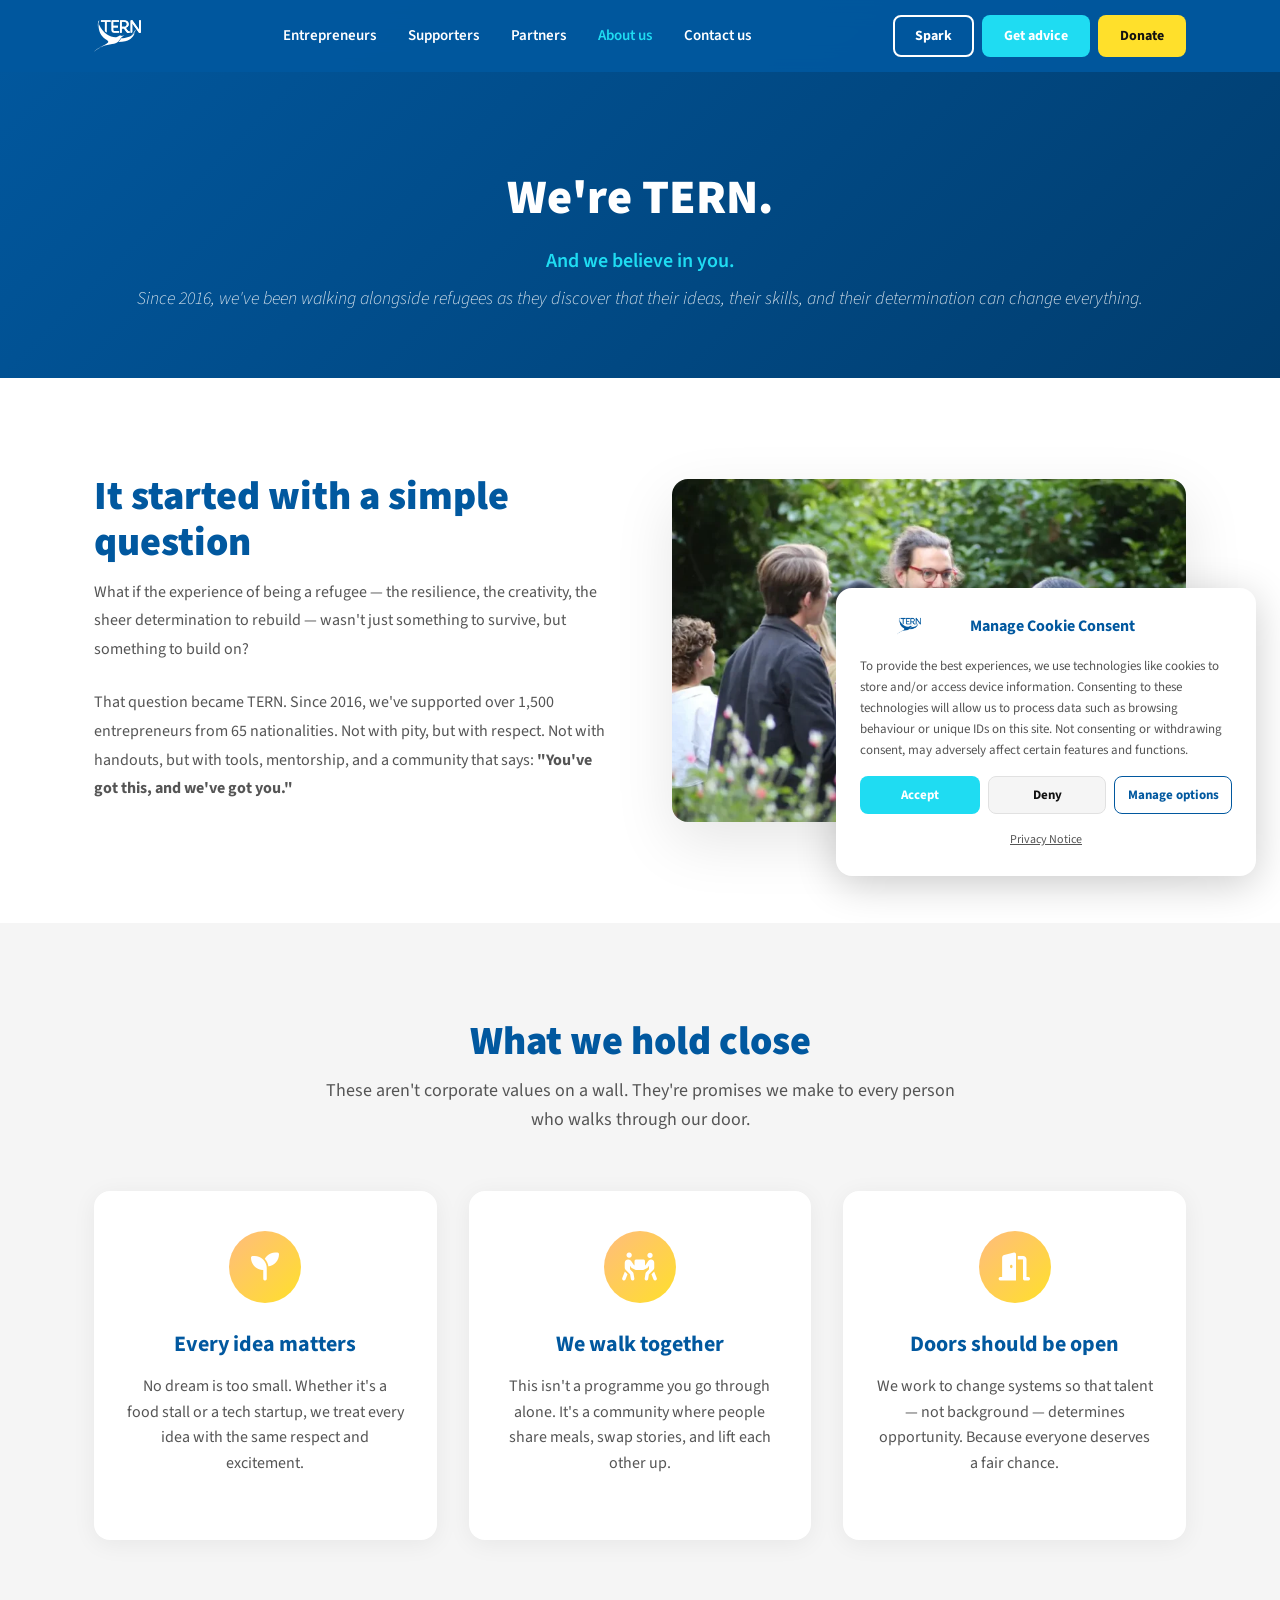
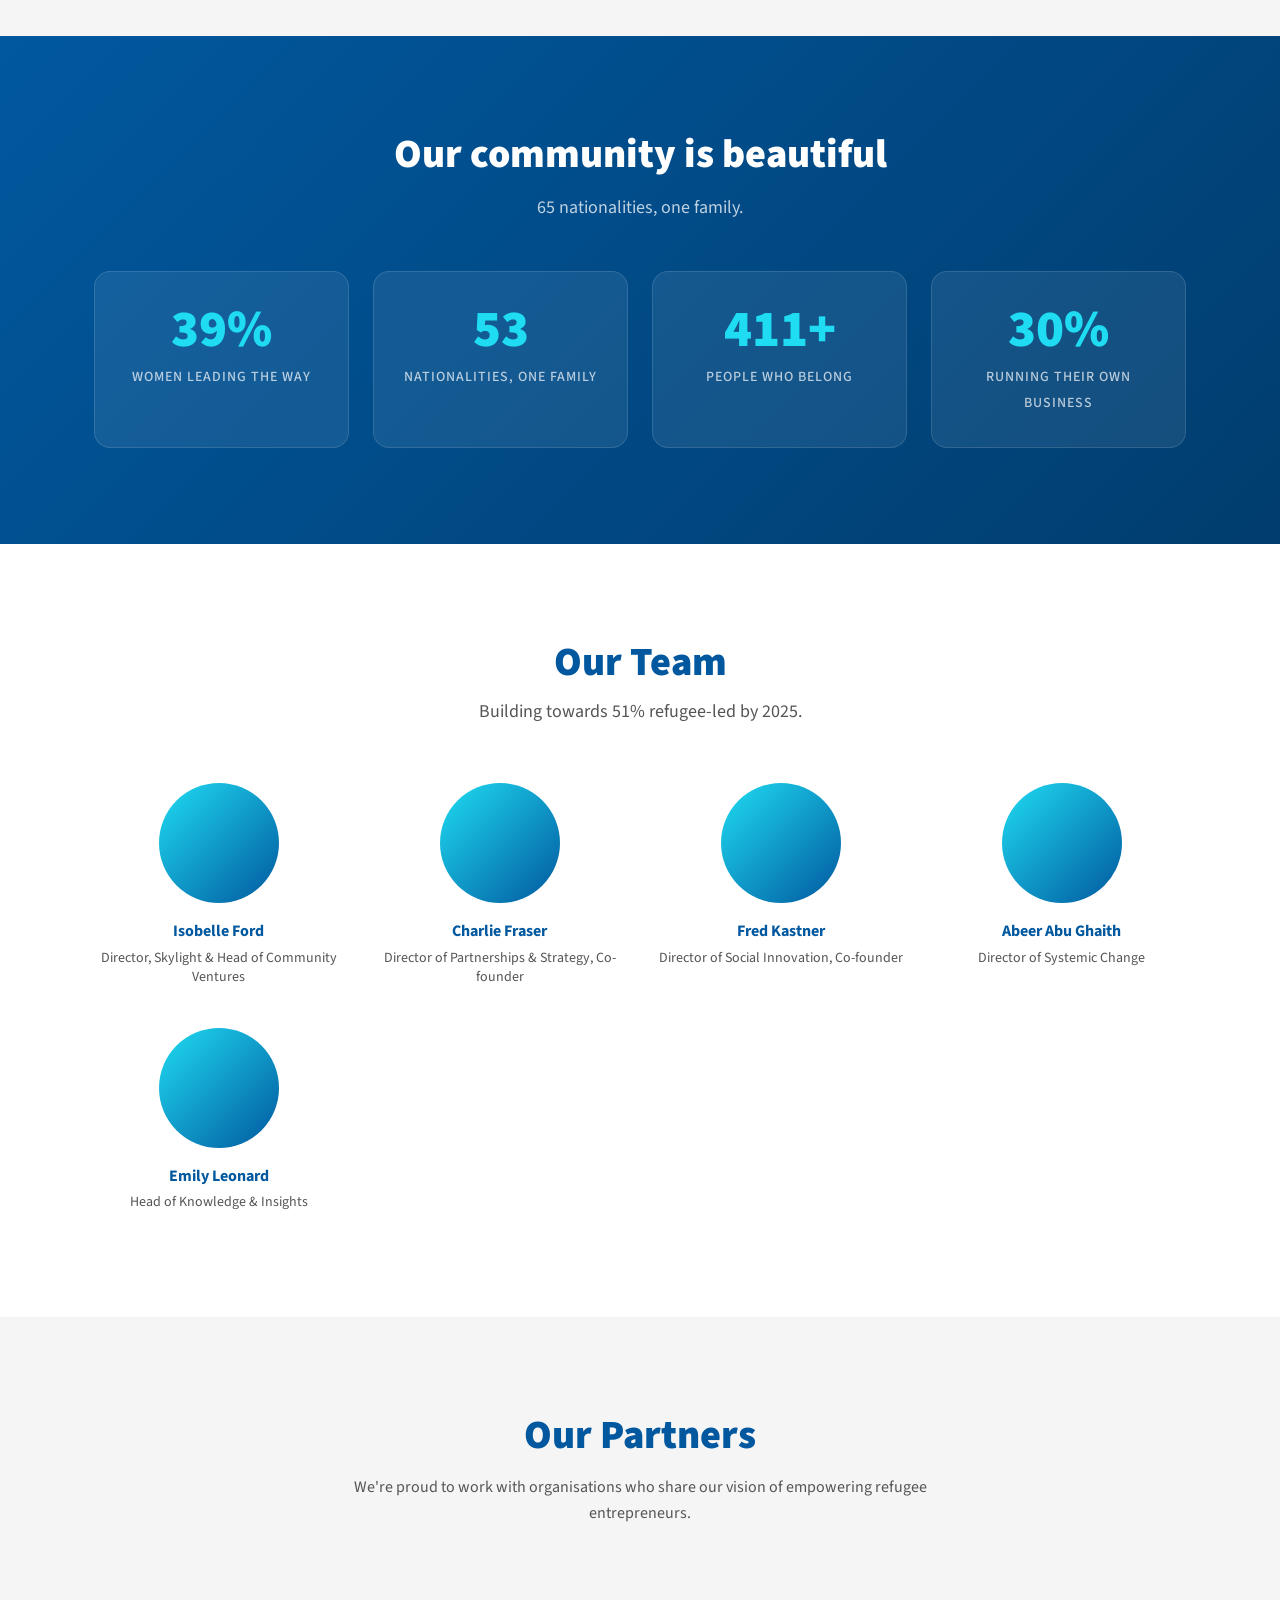
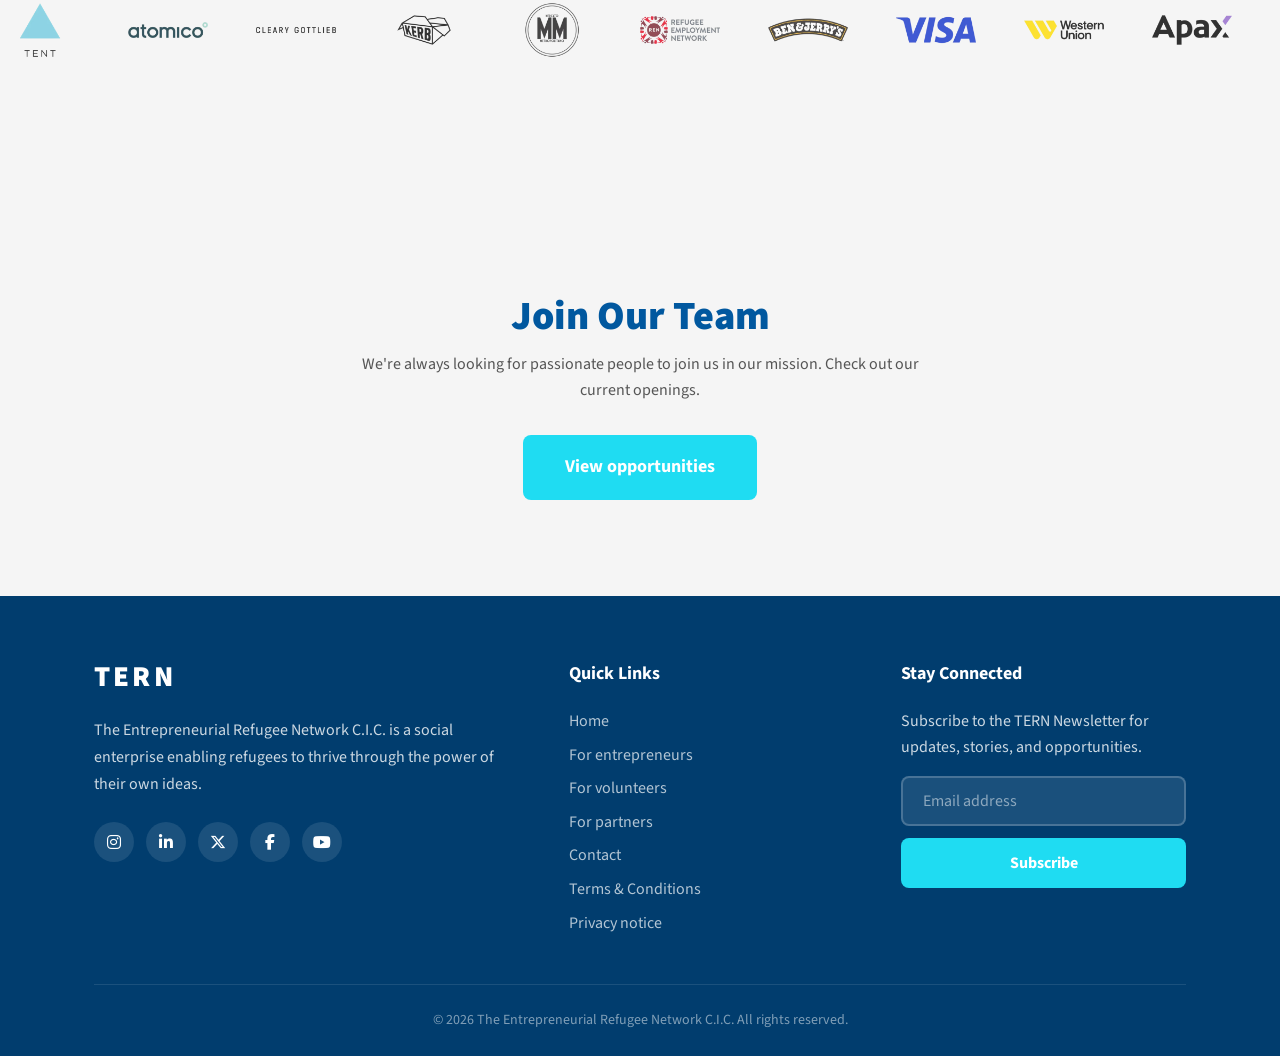
==== commit fb04cf24: "Apply warm, human tone across entire website Hero: - "You made it here. Now let's build something be" ====
--- a/about.html
+++ b/about.html
@@ -61,9 +61,9 @@
     <!-- Page Hero -->
     <section class="page-hero">
       <div class="container">
-        <h1 class="page-hero__title fade-up">About TERN</h1>
-        <p class="page-hero__subtitle fade-up delay-1">The Entrepreneurial Refugee Network C.I.C.</p>
-        <p class="page-hero__tagline fade-up delay-2">Enabling refugees to thrive through the power of their own ideas.</p>
+        <h1 class="page-hero__title fade-up">We're TERN.</h1>
+        <p class="page-hero__subtitle fade-up delay-1">And we believe in you.</p>
+        <p class="page-hero__tagline fade-up delay-2">Since 2016, we've been walking alongside refugees as they discover that their ideas, their skills, and their determination can change everything.</p>
       </div>
     </section>
 
@@ -72,12 +72,12 @@
       <div class="container">
         <div class="split">
           <div class="split__content reveal">
-            <h2 class="section__title">Who We Are</h2>
-            <p>TERN is a social enterprise and nonprofit that helps refugees become entrepreneurs, launch businesses, and take control of their own futures. Since 2016, we have supported over 1,500 entrepreneurs from 65 nationalities.</p>
-            <p>We believe that refugees bring incredible skills, determination, and creativity. Our role is to provide the support, resources, and community they need to turn their ideas into thriving businesses.</p>
+            <h2 class="section__title">It started with a simple question</h2>
+            <p>What if the experience of being a refugee &mdash; the resilience, the creativity, the sheer determination to rebuild &mdash; wasn't just something to survive, but something to build on?</p>
+            <p>That question became TERN. Since 2016, we've supported over 1,500 entrepreneurs from 65 nationalities. Not with pity, but with respect. Not with handouts, but with tools, mentorship, and a community that says: <strong>"You've got this, and we've got you."</strong></p>
           </div>
           <div class="split__media reveal">
-            <img src="images/partner.webp" alt="TERN community" loading="lazy">
+            <img src="images/partner.webp" alt="TERN community members together" loading="lazy">
           </div>
         </div>
       </div>
@@ -86,22 +86,25 @@
     <!-- Values -->
     <section class="section values-section">
       <div class="container">
-        <h2 class="section__title" style="text-align: center; margin-bottom: 3rem;">What We Believe</h2>
+        <div class="section-header">
+          <h2 class="section__title">What we hold close</h2>
+          <p class="section__desc">These aren't corporate values on a wall. They're promises we make to every person who walks through our door.</p>
+        </div>
         <div class="card-grid">
           <article class="card reveal">
-            <div class="card__icon"><i class="fas fa-lightbulb"></i></div>
-            <h3 class="card__title">Power of Ideas</h3>
-            <p class="card__text">Every person has the potential to create something meaningful. We help refugees harness their ideas and entrepreneurial spirit.</p>
+            <div class="card__icon" style="background: linear-gradient(135deg, #FFBC7D, var(--secondary));"><i class="fas fa-seedling"></i></div>
+            <h3 class="card__title">Every idea matters</h3>
+            <p class="card__text">No dream is too small. Whether it's a food stall or a tech startup, we treat every idea with the same respect and excitement.</p>
           </article>
           <article class="card reveal">
-            <div class="card__icon"><i class="fas fa-users"></i></div>
-            <h3 class="card__title">Community First</h3>
-            <p class="card__text">We build supportive communities where entrepreneurs can learn from each other, share experiences, and grow together.</p>
+            <div class="card__icon" style="background: linear-gradient(135deg, #FFBC7D, var(--secondary));"><i class="fas fa-people-carry"></i></div>
+            <h3 class="card__title">We walk together</h3>
+            <p class="card__text">This isn't a programme you go through alone. It's a community where people share meals, swap stories, and lift each other up.</p>
           </article>
           <article class="card reveal">
-            <div class="card__icon"><i class="fas fa-chart-line"></i></div>
-            <h3 class="card__title">Systemic Change</h3>
-            <p class="card__text">We work to change systems and structures so that refugee entrepreneurs can access the opportunities they deserve.</p>
+            <div class="card__icon" style="background: linear-gradient(135deg, #FFBC7D, var(--secondary));"><i class="fas fa-door-open"></i></div>
+            <h3 class="card__title">Doors should be open</h3>
+            <p class="card__text">We work to change systems so that talent &mdash; not background &mdash; determines opportunity. Because everyone deserves a fair chance.</p>
           </article>
         </div>
       </div>
@@ -110,23 +113,24 @@
     <!-- Community Stats -->
     <section class="impact section">
       <div class="container">
-        <h2 class="section__title section__title--light" style="text-align: center; margin-bottom: 3rem;">Our Community</h2>
+        <h2 class="section__title section__title--light" style="text-align: center; margin-bottom: 1rem;">Our community is beautiful</h2>
+        <p class="section__desc section__desc--light" style="text-align: center; margin-bottom: 3rem;">65 nationalities, one family.</p>
         <div class="stats-grid">
-          <div class="stat reveal">
-            <span class="stat__number" data-target="48" data-suffix="%">0</span>
-            <span class="stat__label">Women</span>
-          </div>
-          <div class="stat reveal">
-            <span class="stat__number" data-target="65">0</span>
-            <span class="stat__label">Nationalities</span>
-          </div>
-          <div class="stat reveal">
-            <span class="stat__number" data-target="500" data-suffix="+">0</span>
-            <span class="stat__label">Community members</span>
-          </div>
-          <div class="stat reveal">
-            <span class="stat__number" data-target="37" data-suffix="%">0</span>
-            <span class="stat__label">Actively trading</span>
+          <div class="stat-card reveal">
+            <span class="stat-card__number" data-target="48" data-suffix="%">0</span>
+            <span class="stat-card__label">Women leading the way</span>
+          </div>
+          <div class="stat-card reveal">
+            <span class="stat-card__number" data-target="65">0</span>
+            <span class="stat-card__label">Nationalities, one family</span>
+          </div>
+          <div class="stat-card reveal">
+            <span class="stat-card__number" data-target="500" data-suffix="+">0</span>
+            <span class="stat-card__label">People who belong</span>
+          </div>
+          <div class="stat-card reveal">
+            <span class="stat-card__number" data-target="37" data-suffix="%">0</span>
+            <span class="stat-card__label">Running their own business</span>
           </div>
         </div>
       </div>
--- a/css/style.css
+++ b/css/style.css
@@ -72,6 +72,10 @@
 .btn--large { padding: 1rem 2.5rem; font-size: 1.125rem; }
 .btn--block { width: 100%; }
 
+/* Warm button */
+.btn--warm { background: linear-gradient(135deg, #FFBC7D, var(--secondary)); color: var(--text); }
+.btn--warm:hover { background: linear-gradient(135deg, var(--secondary), #FFBC7D); color: var(--primary-dark); box-shadow: 0 4px 16px rgba(255, 188, 125, 0.4); }
+
 /* Donate pulse */
 .donate-pulse { animation: donateGlow 4s ease-in-out infinite; }
 @keyframes donateGlow {
@@ -139,7 +143,7 @@
 .hero__slide.active { opacity: 1; }
 .hero__bg { width: 100%; height: 100%; background-size: cover; background-position: center; animation: heroZoom 20s ease-in-out infinite alternate; }
 @keyframes heroZoom { from { transform: scale(1); } to { transform: scale(1.08); } }
-.hero__overlay { position: absolute; inset: 0; background: linear-gradient(135deg, rgba(1,61,110,0.88) 0%, rgba(2,28,53,0.72) 100%); z-index: 1; }
+.hero__overlay { position: absolute; inset: 0; background: linear-gradient(135deg, rgba(1,61,110,0.82) 0%, rgba(50,30,10,0.65) 100%); z-index: 1; }
 
 .hero__content { position: relative; z-index: 2; max-width: 780px; padding-top: 72px; }
 .hero__eyebrow { font-size: 0.875rem; font-weight: 600; text-transform: uppercase; letter-spacing: 3px; color: var(--accent); margin-bottom: 1rem; }
@@ -188,33 +192,104 @@
 @keyframes scrollPulse { 0%, 100% { opacity: 0.3; } 50% { opacity: 1; } }
 
 /* ============================
-   JOURNEY TIMELINE
-   ============================ */
-.journey { background: var(--light-bg); }
-
-.timeline { position: relative; max-width: 700px; margin: 0 auto; }
-.timeline__line {
+   JOURNEY TIMELINE — warm & friendly
+   ============================ */
+.journey {
+  background: linear-gradient(180deg, #FFF9E6 0%, var(--white) 100%);
+  position: relative;
+  overflow: hidden;
+}
+.journey::before {
+  content: ''; position: absolute; top: -60px; right: -60px; width: 300px; height: 300px;
+  background: radial-gradient(circle, rgba(255,224,43,0.15) 0%, transparent 70%);
+  border-radius: 50%; pointer-events: none;
+}
+
+.journey__intro { text-align: center; max-width: 640px; margin: 0 auto 3.5rem; }
+.journey__intro .section__title { color: var(--primary); line-height: 1.2; }
+.journey__intro .section__desc { font-size: 1.125rem; line-height: 1.8; color: var(--text-light); }
+
+.badge--warm {
+  background: rgba(255, 188, 125, 0.2); color: #D4792C;
+}
+
+.timeline--warm { position: relative; max-width: 740px; margin: 0 auto; }
+.timeline--warm .timeline__line {
   position: absolute; left: 28px; top: 0; bottom: 0; width: 3px;
-  background: linear-gradient(to bottom, var(--accent), var(--primary));
+  background: linear-gradient(to bottom, #FFBC7D, var(--secondary), var(--accent));
   border-radius: 3px;
 }
-.timeline__step { display: flex; gap: 2rem; margin-bottom: 2rem; position: relative; }
+
+.timeline__step { display: flex; gap: 2rem; margin-bottom: 2.5rem; position: relative; }
 .timeline__step:last-child { margin-bottom: 0; }
-.timeline__marker {
-  width: 56px; height: 56px; border-radius: 50%; background: var(--white);
-  border: 3px solid var(--accent); display: flex; align-items: center; justify-content: center;
-  font-weight: 900; font-size: 1.25rem; color: var(--primary); flex-shrink: 0;
+
+.timeline__marker--warm {
+  width: 56px; height: 56px; border-radius: 50%;
+  background: linear-gradient(135deg, #FFBC7D, var(--secondary));
+  display: flex; align-items: center; justify-content: center;
+  font-size: 1.25rem; color: var(--white); flex-shrink: 0;
   z-index: 1; transition: all var(--transition);
-}
-.timeline__step:hover .timeline__marker { background: var(--accent); color: var(--white); transform: scale(1.1); }
-.timeline__card {
-  background: var(--white); border-radius: var(--radius-lg); padding: 1.75rem 2rem;
-  box-shadow: 0 4px 20px rgba(0,0,0,0.06); flex: 1; transition: all var(--transition);
-}
-.timeline__step:hover .timeline__card { transform: translateX(6px); box-shadow: 0 8px 32px rgba(0,0,0,0.1); }
-.timeline__icon { font-size: 1.5rem; color: var(--accent); margin-bottom: 0.75rem; }
-.timeline__card h3 { font-size: 1.25rem; font-weight: 700; color: var(--primary); margin-bottom: 0.5rem; }
-.timeline__card p { color: var(--text-light); line-height: 1.6; font-size: 0.9375rem; }
+  box-shadow: 0 4px 16px rgba(255, 188, 125, 0.3);
+}
+.timeline__step:hover .timeline__marker--warm {
+  transform: scale(1.15); box-shadow: 0 6px 24px rgba(255, 188, 125, 0.5);
+}
+
+.timeline__card--warm {
+  background: var(--white); border-radius: var(--radius-lg); padding: 2rem 2.25rem;
+  box-shadow: 0 4px 24px rgba(0,0,0,0.05); flex: 1; transition: all var(--transition);
+  border-left: 4px solid transparent;
+}
+.timeline__step:hover .timeline__card--warm {
+  transform: translateX(6px); box-shadow: 0 8px 36px rgba(0,0,0,0.08);
+  border-left-color: var(--secondary);
+}
+
+.timeline__label {
+  display: inline-block; font-size: 0.6875rem; font-weight: 700; text-transform: uppercase;
+  letter-spacing: 2px; color: #D4792C; margin-bottom: 0.5rem;
+}
+.timeline__card--warm h3 {
+  font-size: 1.375rem; font-weight: 900; color: var(--primary); margin-bottom: 0.75rem;
+}
+.timeline__card--warm p {
+  color: var(--text-light); line-height: 1.8; font-size: 1rem; margin-bottom: 0;
+}
+
+/* Entrepreneur voice quotes */
+.timeline__voice {
+  display: flex; align-items: flex-start; gap: 0.75rem;
+  margin-top: 1.25rem; padding-top: 1.25rem;
+  border-top: 1px solid var(--divider);
+}
+.timeline__avatar {
+  width: 40px; height: 40px; border-radius: 50%; object-fit: cover;
+  flex-shrink: 0; border: 2px solid var(--secondary);
+}
+.timeline__voice em {
+  font-size: 0.875rem; color: var(--primary); line-height: 1.5;
+  font-style: italic; display: block;
+}
+
+/* Journey CTA */
+.journey__cta { margin-top: 3.5rem; }
+.journey__cta-inner {
+  display: flex; align-items: center; justify-content: space-between; gap: 2rem;
+  background: var(--primary); border-radius: var(--radius-lg); padding: 2.5rem 3rem;
+  color: var(--white);
+}
+.journey__cta-text h3 { font-size: 1.5rem; font-weight: 900; margin-bottom: 0.25rem; color: var(--white); }
+.journey__cta-text p { color: rgba(255,255,255,0.75); font-size: 1rem; }
+
+/* Responsive timeline */
+@media (max-width: 767px) {
+  .timeline--warm .timeline__line { left: 16px; }
+  .timeline__step { gap: 1.25rem; }
+  .timeline__marker--warm { width: 36px; height: 36px; font-size: 0.875rem; }
+  .timeline__card--warm { padding: 1.5rem; }
+  .timeline__card--warm h3 { font-size: 1.125rem; }
+  .journey__cta-inner { flex-direction: column; text-align: center; padding: 2rem 1.5rem; }
+}
 
 /* ============================
    IMPACT — expandable stat cards
@@ -303,6 +378,13 @@
 .involve-card__perks i { color: var(--accent); font-size: 0.875rem; }
 
 /* ============================
+   SPLIT LAYOUT (About page)
+   ============================ */
+.split { display: grid; grid-template-columns: 1fr 1fr; gap: 4rem; align-items: center; }
+.split__media img { border-radius: var(--radius-lg); box-shadow: 0 20px 60px rgba(0,0,0,0.1); }
+.split__content p { color: var(--text-light); margin-bottom: 1.5rem; line-height: 1.8; }
+
+/* ============================
    SPARK PROGRAMME
    ============================ */
 .spark-section { background: var(--light-bg); }
@@ -351,6 +433,14 @@
 .newsletter__form input::placeholder { color: rgba(255,255,255,0.5); }
 .newsletter__form input:focus { outline: none; border-color: var(--accent); }
 
+/* Warm newsletter variant */
+.newsletter__inner--warm {
+  background: linear-gradient(135deg, #D4792C 0%, #FFBC7D 100%);
+}
+.newsletter__inner--warm .newsletter__icon { color: var(--white); }
+.newsletter__inner--warm .newsletter__content h2 { color: var(--white); }
+.newsletter__inner--warm .newsletter__content p { color: rgba(255,255,255,0.85); }
+
 /* ============================
    FLOATING CTA
    ============================ */
@@ -367,7 +457,13 @@
   background: rgba(1, 61, 110, 0.95); backdrop-filter: blur(12px); border-radius: 60px;
   box-shadow: 0 8px 32px rgba(0,0,0,0.2);
 }
-.floating-cta__text { color: var(--white); font-weight: 600; font-size: 0.9375rem; padding-left: 0.5rem; }
+.floating-cta__text { color: var(--white); font-weight: 600; font-size: 0.9375rem; padding-left: 0.5rem; display: flex; align-items: center; gap: 0.5rem; }
+
+/* Warm floating CTA */
+.floating-cta__inner--warm {
+  background: linear-gradient(135deg, rgba(212, 121, 44, 0.95), rgba(255, 188, 125, 0.95));
+  backdrop-filter: blur(12px);
+}
 
 /* ============================
    FOOTER
@@ -527,6 +623,7 @@
   .stats-grid { grid-template-columns: repeat(2, 1fr); }
   .involve-card { grid-template-columns: 1fr; }
   .involve-card--reverse { direction: ltr; }
+  .split { grid-template-columns: 1fr; gap: 2.5rem; }
   .involve-card__image { min-height: 250px; }
   .spark-hero { grid-template-columns: 1fr; }
   .spark-hero__media { min-height: 280px; }
